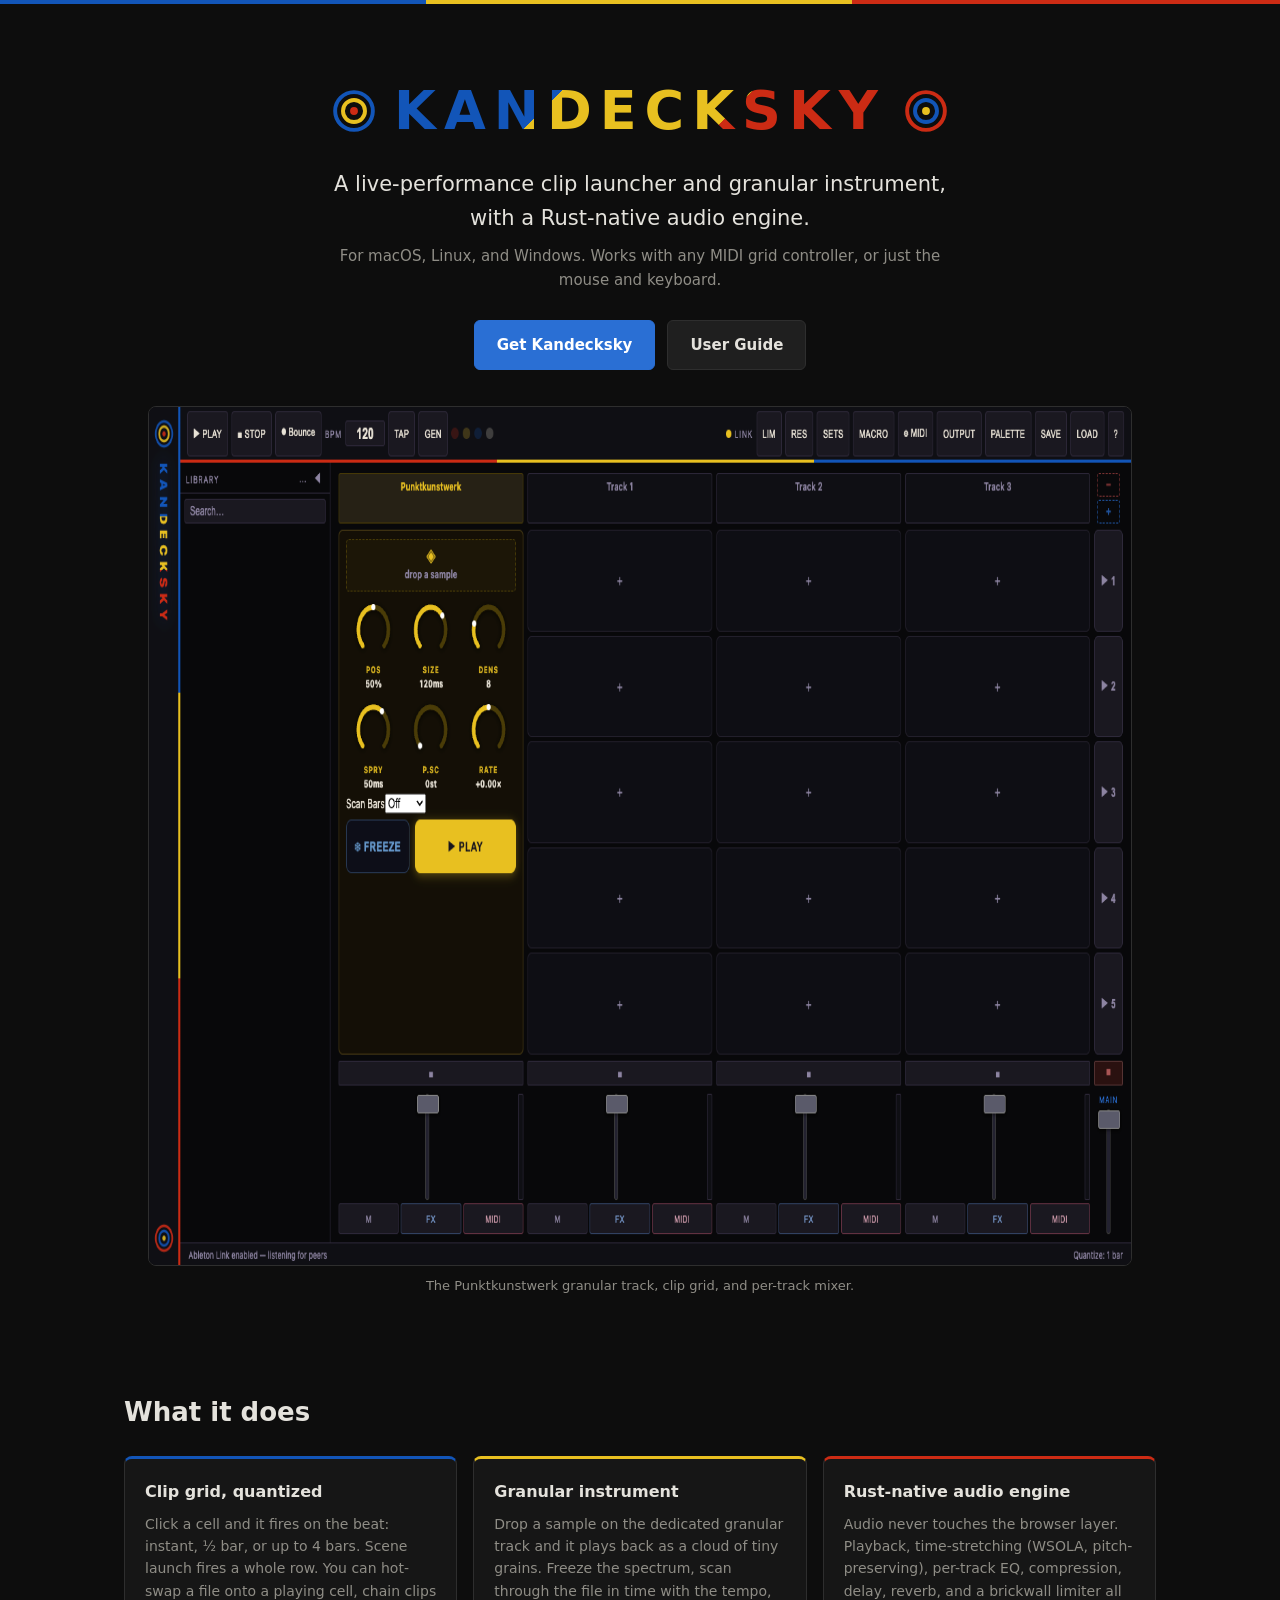
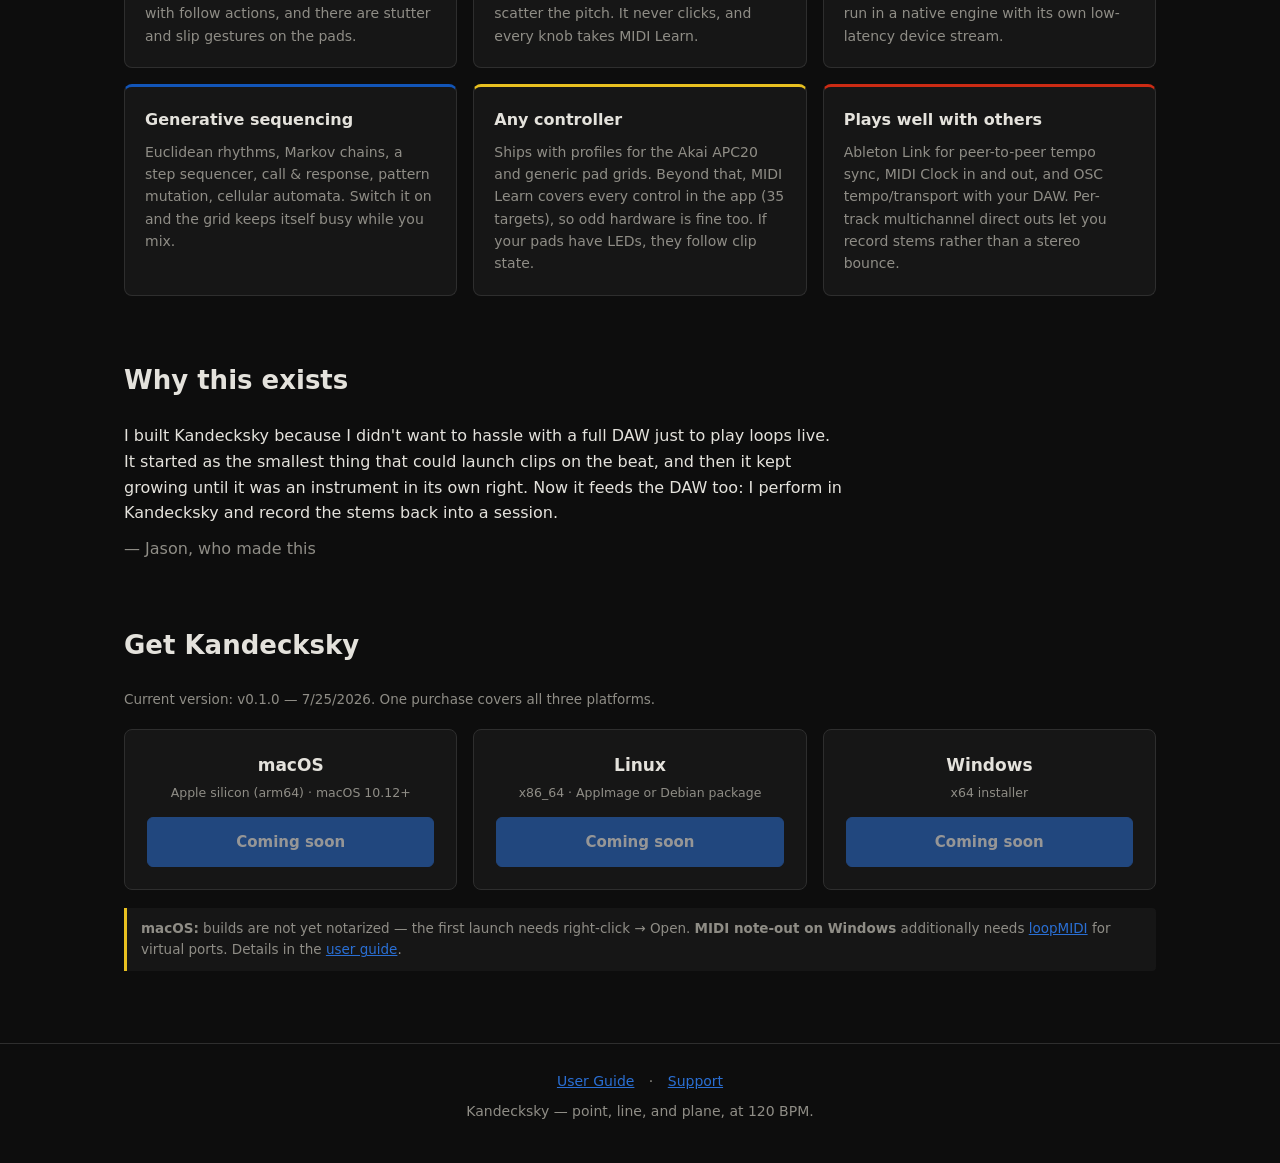
==== index.html @ 77a773a2 "Public site: promo page, user guide, gated download config Split out of the application repo, which " ====
<!DOCTYPE html>
<html lang="en">
<head>
  <meta charset="UTF-8">
  <meta name="viewport" content="width=device-width, initial-scale=1.0">
  <title>Kandecksky — live-performance clip launcher &amp; granular instrument</title>
  <meta name="description" content="A live-performance audio looper: clip grid, granular engine, generative sequencing, Ableton Link, and a Rust-native audio core. macOS, Linux, Windows.">
  <style>
    :root {
      --bg:      #0d0d0d;
      --bg2:     #161616;
      --bg3:     #1f1f1f;
      --border:  #2e2e2e;
      --text:    #e4e2dc;
      --muted:   #8f8d86;
      --k-blue:   #1255b8;
      --k-yellow: #e8c020;
      --k-red:    #cc2b14;
      --accent:   #2a6fd4;
    }
    * { box-sizing: border-box; margin: 0; padding: 0; }
    html { scroll-behavior: smooth; }
    body {
      font-family: system-ui, -apple-system, "Segoe UI", sans-serif;
      background: var(--bg);
      color: var(--text);
      line-height: 1.6;
    }
    a { color: var(--accent); }

    .tri-stripe {
      height: 4px;
      background: linear-gradient(to right,
        var(--k-blue) 0%, var(--k-blue) 33.3%,
        var(--k-yellow) 33.3%, var(--k-yellow) 66.6%,
        var(--k-red) 66.6%, var(--k-red) 100%);
    }

    header {
      max-width: 1080px;
      margin: 0 auto;
      padding: 64px 24px 40px;
      text-align: center;
    }
    .logo-row {
      display: flex;
      align-items: center;
      justify-content: center;
      gap: 18px;
      margin-bottom: 14px;
    }
    h1 {
      font-size: clamp(34px, 6vw, 54px);
      font-weight: 900;
      letter-spacing: 8px;
      text-transform: uppercase;
      background: linear-gradient(135deg,
        var(--k-blue) 0%, var(--k-blue) 33%,
        var(--k-yellow) 33%, var(--k-yellow) 66%,
        var(--k-red) 66%, var(--k-red) 100%);
      -webkit-background-clip: text;
      background-clip: text;
      -webkit-text-fill-color: transparent;
      color: transparent;
    }
    .tagline {
      font-size: clamp(16px, 2.4vw, 21px);
      color: var(--text);
      max-width: 640px;
      margin: 0 auto 8px;
    }
    .sub {
      color: var(--muted);
      max-width: 640px;
      margin: 0 auto 28px;
      font-size: 15px;
    }
    .cta-row {
      display: flex;
      gap: 12px;
      justify-content: center;
      flex-wrap: wrap;
    }
    .btn {
      display: inline-block;
      padding: 12px 22px;
      border-radius: 6px;
      font-weight: 700;
      font-size: 15px;
      text-decoration: none;
      border: 1px solid var(--border);
    }
    .btn.primary { background: var(--accent); color: #fff; border-color: var(--accent); }
    .btn.primary:hover { background: #3a7fe4; }
    .btn.ghost { background: var(--bg3); color: var(--text); }
    .btn.ghost:hover { border-color: var(--accent); }

    .shot {
      max-width: 1080px;
      margin: 36px auto 0;
      padding: 0 24px;
    }
    .shot img {
      width: 100%;
      border: 1px solid var(--border);
      border-radius: 8px;
      display: block;
    }
    .shot figcaption {
      color: var(--muted);
      font-size: 13px;
      text-align: center;
      padding-top: 10px;
    }

    section {
      max-width: 1080px;
      margin: 0 auto;
      padding: 56px 24px 8px;
    }
    h2 {
      font-size: 26px;
      font-weight: 800;
      margin-bottom: 22px;
    }
    .features {
      display: grid;
      grid-template-columns: repeat(auto-fit, minmax(300px, 1fr));
      gap: 16px;
    }
    .card {
      background: var(--bg2);
      border: 1px solid var(--border);
      border-radius: 8px;
      padding: 20px;
      border-top: 3px solid var(--k-blue);
    }
    .card:nth-child(3n+2) { border-top-color: var(--k-yellow); }
    .card:nth-child(3n)   { border-top-color: var(--k-red); }
    .card h3 { font-size: 16px; margin-bottom: 8px; }
    .card p { color: var(--muted); font-size: 14px; }

    .dl-grid {
      display: grid;
      grid-template-columns: repeat(auto-fit, minmax(260px, 1fr));
      gap: 16px;
    }
    .dl {
      background: var(--bg2);
      border: 1px solid var(--border);
      border-radius: 8px;
      padding: 22px;
      text-align: center;
    }
    .dl h3 { font-size: 17px; margin-bottom: 4px; }
    .dl .arch { color: var(--muted); font-size: 12.5px; margin-bottom: 14px; }
    .dl .btn { width: 100%; }
    .dl .alt { display: block; margin-top: 10px; font-size: 13px; }
    .dl-note {
      color: var(--muted);
      font-size: 13.5px;
      margin-top: 18px;
      border-left: 3px solid var(--k-yellow);
      background: var(--bg2);
      padding: 10px 14px;
      border-radius: 0 4px 4px 0;
    }
    #release-line { color: var(--muted); font-size: 13.5px; margin-bottom: 18px; }
    .dl .price {
      font-size: 22px;
      font-weight: 700;
      color: var(--text);
      margin-bottom: 12px;
    }
    .btn.disabled {
      opacity: 0.55;
      pointer-events: none;
    }

    footer {
      margin-top: 64px;
      border-top: 1px solid var(--border);
      padding: 26px 24px 40px;
      text-align: center;
      color: var(--muted);
      font-size: 14px;
    }
    footer a { margin: 0 10px; }
  </style>
</head>
<body>

<div class="tri-stripe"></div>

<header>
  <div class="logo-row">
    <svg width="44" height="44" viewBox="0 0 28 28" aria-hidden="true">
      <circle cx="14" cy="14" r="12" fill="none" stroke="#1255b8" stroke-width="2.5"/>
      <circle cx="14" cy="14" r="7"  fill="none" stroke="#e8c020" stroke-width="2.5"/>
      <circle cx="14" cy="14" r="2.5" fill="#cc2b14"/>
    </svg>
    <h1>Kandecksky</h1>
    <svg width="44" height="44" viewBox="0 0 28 28" aria-hidden="true">
      <circle cx="14" cy="14" r="12" fill="none" stroke="#cc2b14" stroke-width="2.5"/>
      <circle cx="14" cy="14" r="7"  fill="none" stroke="#1255b8" stroke-width="2.5"/>
      <circle cx="14" cy="14" r="2.5" fill="#e8c020"/>
    </svg>
  </div>
  <p class="tagline">A live-performance clip launcher and granular instrument,
    with a Rust-native audio engine.</p>
  <p class="sub">For macOS, Linux, and Windows. Works with any MIDI grid
    controller, or just the mouse and keyboard.</p>
  <div class="cta-row">
    <a class="btn primary" href="#downloads">Get Kandecksky</a>
    <a class="btn ghost" href="guide/">User Guide</a>
  </div>
  <figure class="shot">
    <img src="assets/screenshot.png" alt="Kandecksky main window: transport bar, granular track, clip grid, and mixer" width="1440" height="860">
    <figcaption>The Punktkunstwerk granular track, clip grid, and per-track mixer.</figcaption>
  </figure>
</header>

<section id="features">
  <h2>What it does</h2>
  <div class="features">
    <div class="card">
      <h3>Clip grid, quantized</h3>
      <p>Click a cell and it fires on the beat: instant, ½ bar, or up to
      4 bars. Scene launch fires a whole row. You can hot-swap a file onto a
      playing cell, chain clips with follow actions, and there are stutter
      and slip gestures on the pads.</p>
    </div>
    <div class="card">
      <h3>Granular instrument</h3>
      <p>Drop a sample on the dedicated granular track and it plays back as a
      cloud of tiny grains. Freeze the spectrum, scan through the file in
      time with the tempo, scatter the pitch. It never clicks, and every
      knob takes MIDI Learn.</p>
    </div>
    <div class="card">
      <h3>Rust-native audio engine</h3>
      <p>Audio never touches the browser layer. Playback, time-stretching
      (WSOLA, pitch-preserving), per-track EQ, compression, delay, reverb,
      and a brickwall limiter all run in a native engine with its own
      low-latency device stream.</p>
    </div>
    <div class="card">
      <h3>Generative sequencing</h3>
      <p>Euclidean rhythms, Markov chains, a step sequencer, call &amp;
      response, pattern mutation, cellular automata. Switch it on and the
      grid keeps itself busy while you mix.</p>
    </div>
    <div class="card">
      <h3>Any controller</h3>
      <p>Ships with profiles for the Akai APC20 and generic pad grids. Beyond
      that, MIDI Learn covers every control in the app (35 targets), so odd
      hardware is fine too. If your pads have LEDs, they follow clip
      state.</p>
    </div>
    <div class="card">
      <h3>Plays well with others</h3>
      <p>Ableton Link for peer-to-peer tempo sync, MIDI Clock in and out, and
      OSC tempo/transport with your DAW. Per-track multichannel direct outs
      let you record stems rather than a stereo bounce.</p>
    </div>
  </div>
</section>

<section id="why">
  <h2>Why this exists</h2>
  <p style="max-width:720px">
    I built Kandecksky because I didn't want to hassle with a full DAW just to
    play loops live. It started as the smallest thing that could launch clips
    on the beat, and then it kept growing until it was an instrument in its
    own right. Now it feeds the DAW too: I perform in Kandecksky and record
    the stems back into a session.
  </p>
  <p style="color:var(--muted); margin-top:10px">— Jason, who made this</p>
</section>

<section id="downloads">
  <h2>Get Kandecksky</h2>
  <p id="release-line">One purchase covers all three platforms.</p>
  <div class="dl-grid">
    <div class="dl">
      <h3>macOS</h3>
      <div class="arch">Apple silicon (arm64) · macOS 10.12+</div>
      <div class="price" data-price>—</div>
      <a class="btn primary" data-buy>Buy</a>
      <a class="alt" data-owned>Already bought? Downloads</a>
    </div>
    <div class="dl">
      <h3>Linux</h3>
      <div class="arch">x86_64 · AppImage or Debian package</div>
      <div class="price" data-price>—</div>
      <a class="btn primary" data-buy>Buy</a>
      <a class="alt" data-owned>Already bought? Downloads</a>
    </div>
    <div class="dl">
      <h3>Windows</h3>
      <div class="arch">x64 installer</div>
      <div class="price" data-price>—</div>
      <a class="btn primary" data-buy>Buy</a>
      <a class="alt" data-owned>Already bought? Downloads</a>
    </div>
  </div>
  <p class="dl-note">
    <strong>macOS:</strong> builds are not yet notarized — the first launch
    needs right-click&nbsp;→&nbsp;Open. <strong>MIDI note-out on Windows</strong>
    additionally needs <a href="https://www.tobias-erichsen.de/software/loopmidi.html">loopMIDI</a>
    for virtual ports. Details in the <a href="guide/">user guide</a>.
  </p>
</section>

<footer>
  <div>
    <a href="guide/">User Guide</a> ·
    <a href="mailto:jason.mehaffey@gmail.com">Support</a>
  </div>
  <div style="margin-top:8px">Kandecksky — point, line, and plane, at 120 BPM.</div>
</footer>

<script>
// ---------------------------------------------------------------------------
// Store configuration. The installers are not hosted here — the build repo is
// private, so its release assets are not publicly fetchable. Point `checkout`
// at the product page that sells and delivers them (Gumroad, Lemon Squeezy,
// Paddle, Stripe…), and `library` at wherever existing buyers re-download.
// Leave `checkout` null to keep the page in its pre-launch state.
// ---------------------------------------------------------------------------
const STORE = {
  checkout: null,      // e.g. 'https://differentjason.gumroad.com/l/kandecksky'
  library:  null,      // e.g. 'https://app.gumroad.com/library'
  price:    '$39',
};

(() => {
  const set = (sel, fn) => document.querySelectorAll(sel).forEach(fn);

  set('[data-price]', el => { el.textContent = STORE.price; });

  if (STORE.checkout) {
    set('[data-buy]', el => { el.href = STORE.checkout; });
  } else {
    set('[data-buy]', el => {
      el.classList.add('disabled');
      el.textContent = 'Coming soon';
      el.removeAttribute('href');
    });
    set('[data-price]', el => { el.textContent = ''; });
  }

  if (STORE.library) {
    set('[data-owned]', el => { el.href = STORE.library; });
  } else {
    set('[data-owned]', el => el.remove());
  }
})();

// Version line. The private build repo publishes release.json here on each
// tagged release, so this stays current without touching the page.
(async () => {
  const line = document.getElementById('release-line');
  try {
    const r = await fetch('release.json', { cache: 'no-cache' });
    if (!r.ok) throw new Error(r.status);
    const rel = await r.json();
    // Parse as a local date: bare 'YYYY-MM-DD' is treated as UTC midnight,
    // which renders a day early for anyone west of Greenwich.
    const when = new Date(rel.date + 'T00:00:00').toLocaleDateString();
    line.textContent =
      `Current version: ${rel.version} — ${when}. One purchase covers all three platforms.`;
  } catch (_) {
    // Keep the static copy already in the markup.
  }
})();
</script>

</body>
</html>
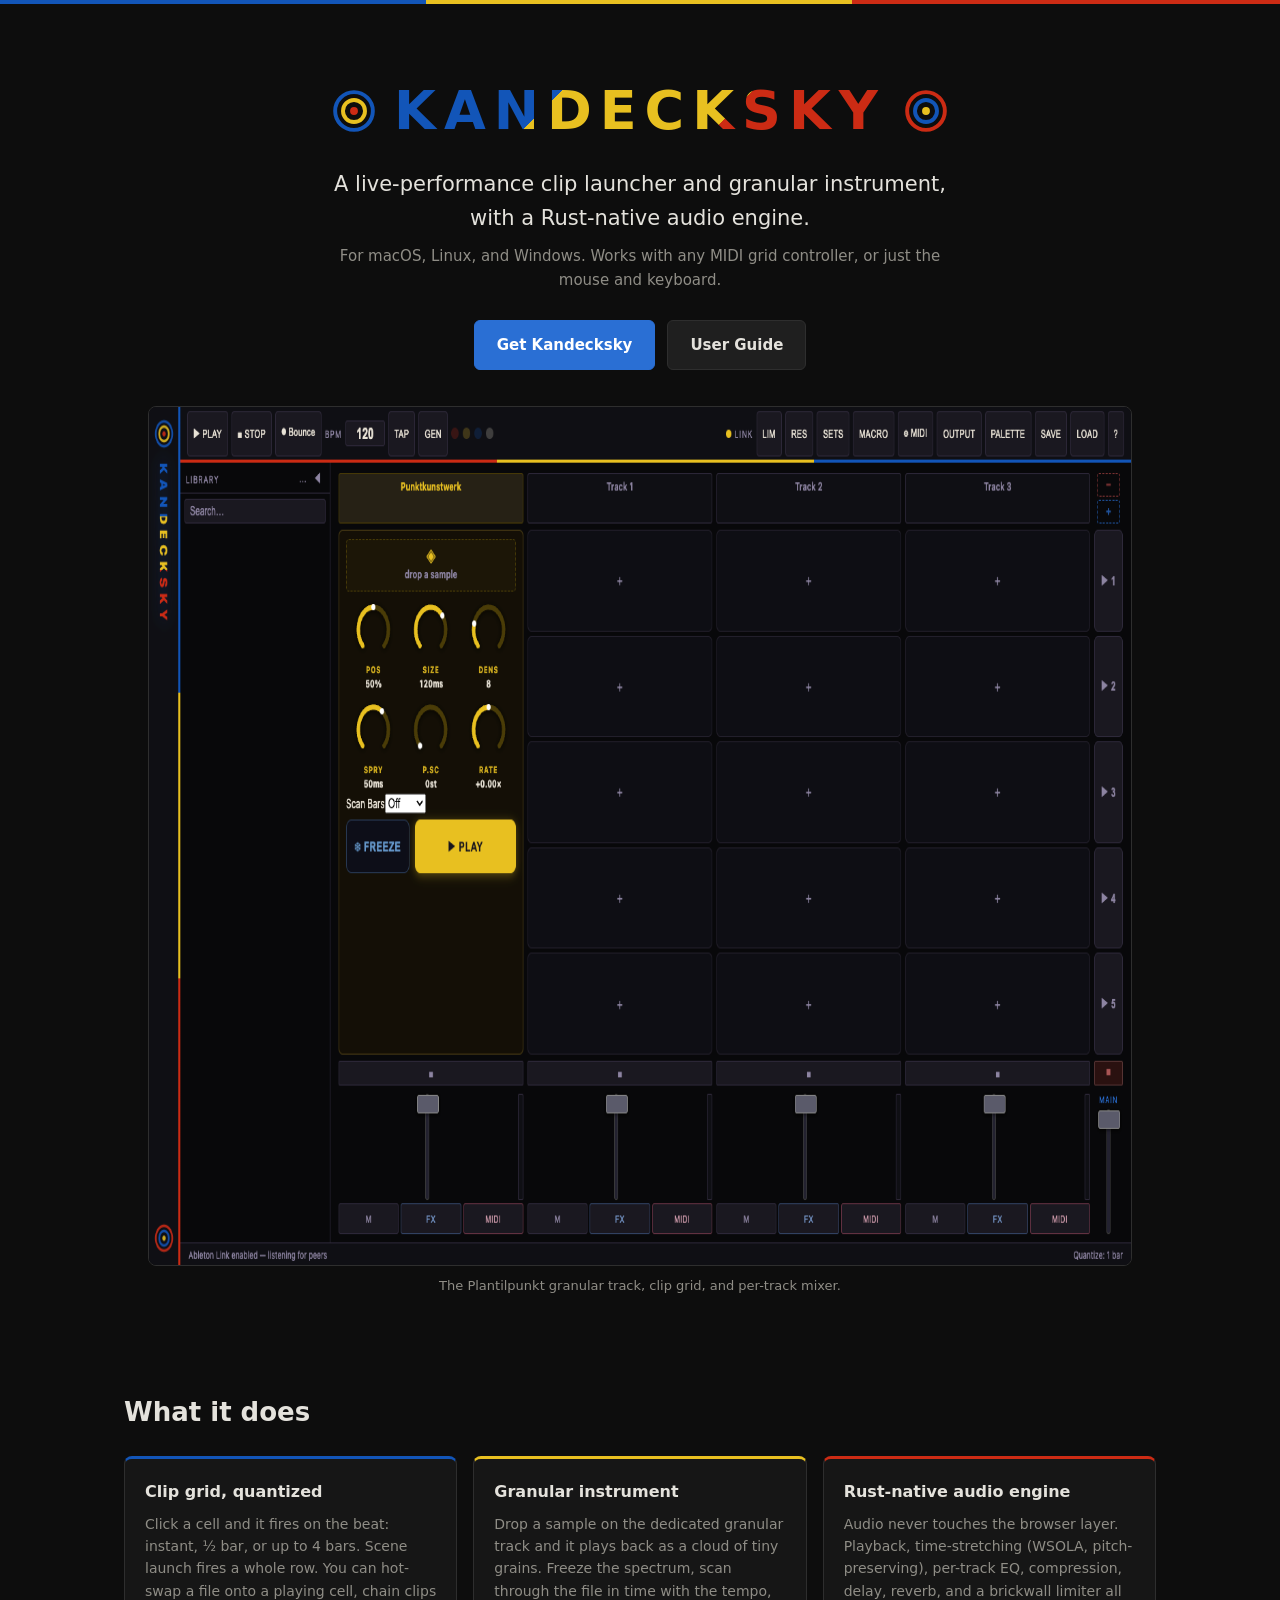
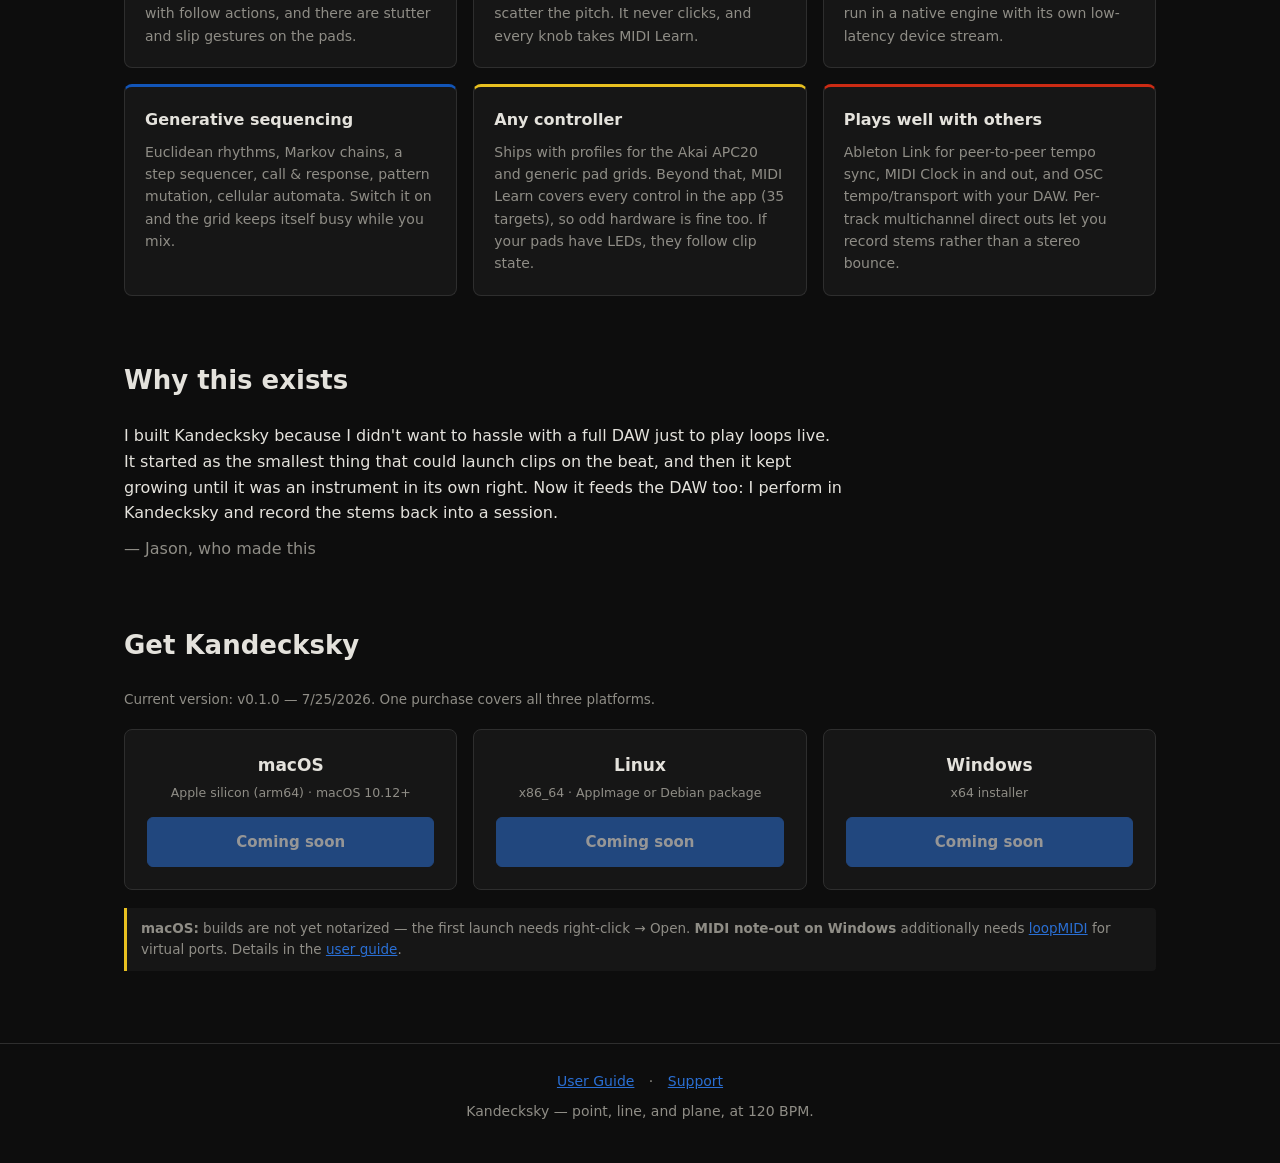
==== commit a28cddc9: "Rename granular track to Plantilpunkt Matches the app rename. Guide resynced from src/renderer/help/" ====
--- a/index.html
+++ b/index.html
@@ -5,6 +5,9 @@
   <meta name="viewport" content="width=device-width, initial-scale=1.0">
   <title>Kandecksky — live-performance clip launcher &amp; granular instrument</title>
   <meta name="description" content="A live-performance audio looper: clip grid, granular engine, generative sequencing, Ableton Link, and a Rust-native audio core. macOS, Linux, Windows.">
+  <link rel="icon" href="favicon.svg" type="image/svg+xml">
+  <link rel="icon" href="favicon-32.png" sizes="32x32" type="image/png">
+  <link rel="apple-touch-icon" href="apple-touch-icon.png">
   <style>
     :root {
       --bg:      #0d0d0d;
@@ -216,7 +219,7 @@
   </div>
   <figure class="shot">
     <img src="assets/screenshot.png" alt="Kandecksky main window: transport bar, granular track, clip grid, and mixer" width="1440" height="860">
-    <figcaption>The Punktkunstwerk granular track, clip grid, and per-track mixer.</figcaption>
+    <figcaption>The Plantilpunkt granular track, clip grid, and per-track mixer.</figcaption>
   </figure>
 </header>
 
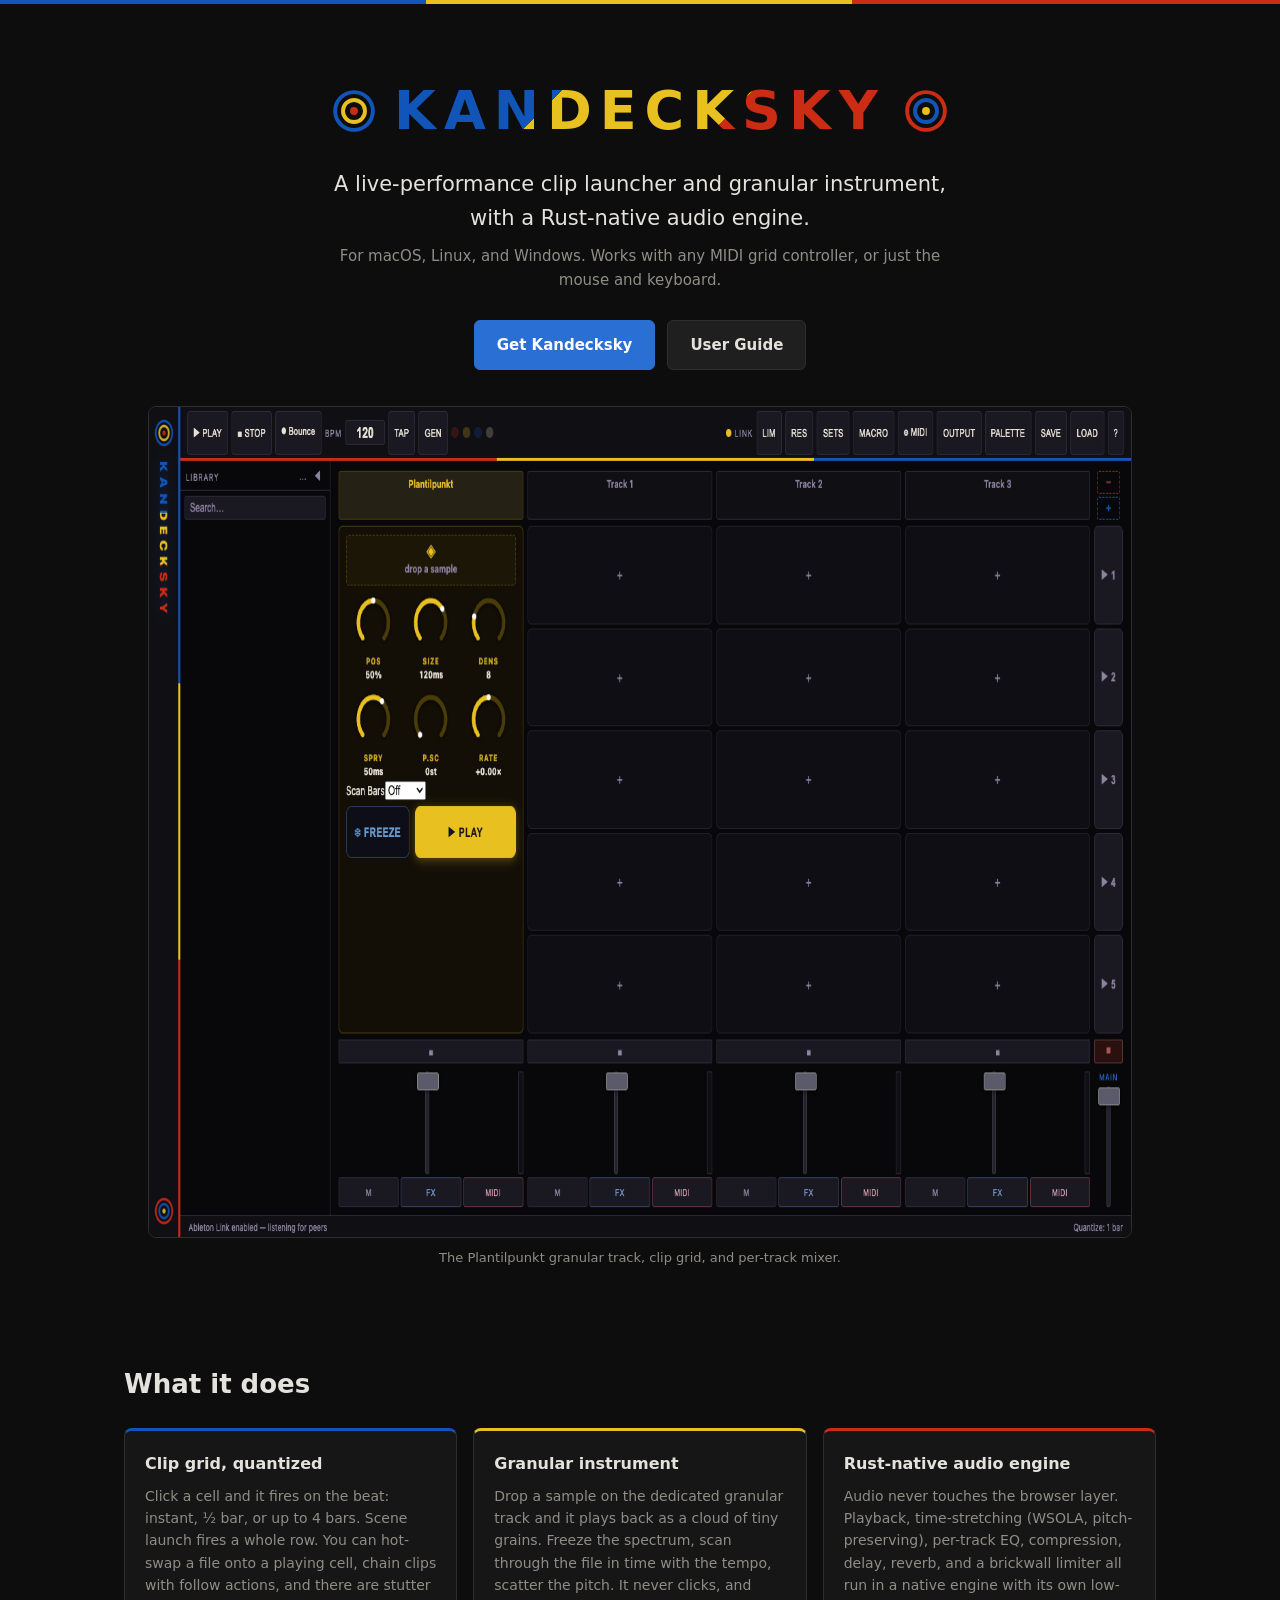
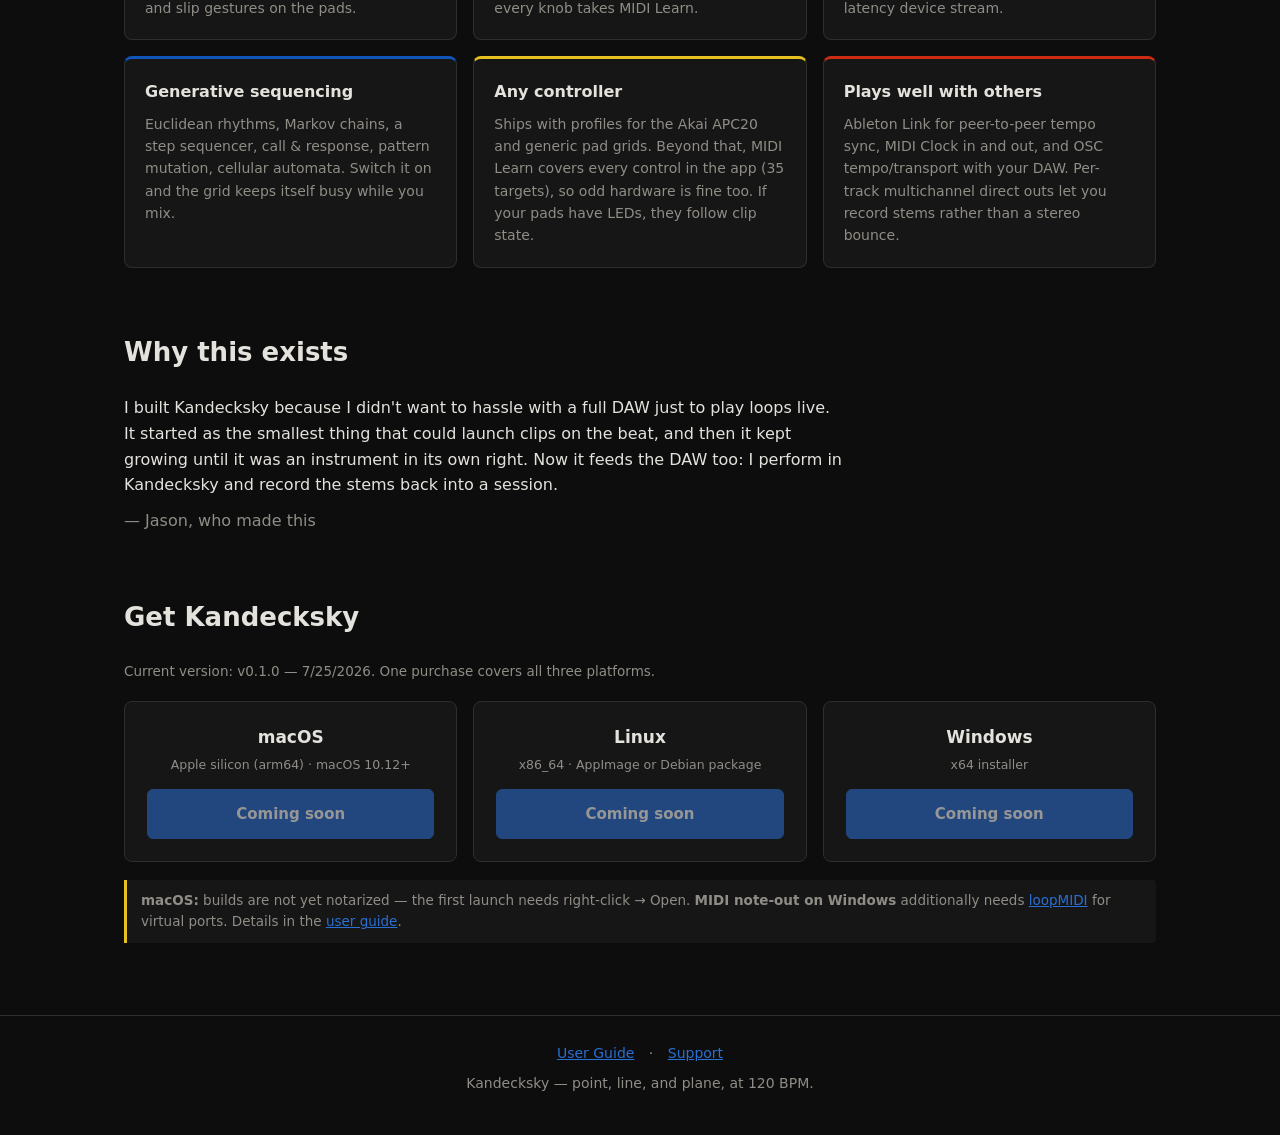
==== commit 729a4767: "Refresh screenshot for the Plantilpunkt rename Captured from a current build at UI zoom 1.0, so the " ====
--- a/index.html
+++ b/index.html
@@ -218,7 +218,7 @@
     <a class="btn ghost" href="guide/">User Guide</a>
   </div>
   <figure class="shot">
-    <img src="assets/screenshot.png" alt="Kandecksky main window: transport bar, granular track, clip grid, and mixer" width="1440" height="860">
+    <img src="assets/screenshot.png" alt="Kandecksky main window: transport bar, granular track, clip grid, and mixer" width="1440" height="832">
     <figcaption>The Plantilpunkt granular track, clip grid, and per-track mixer.</figcaption>
   </figure>
 </header>
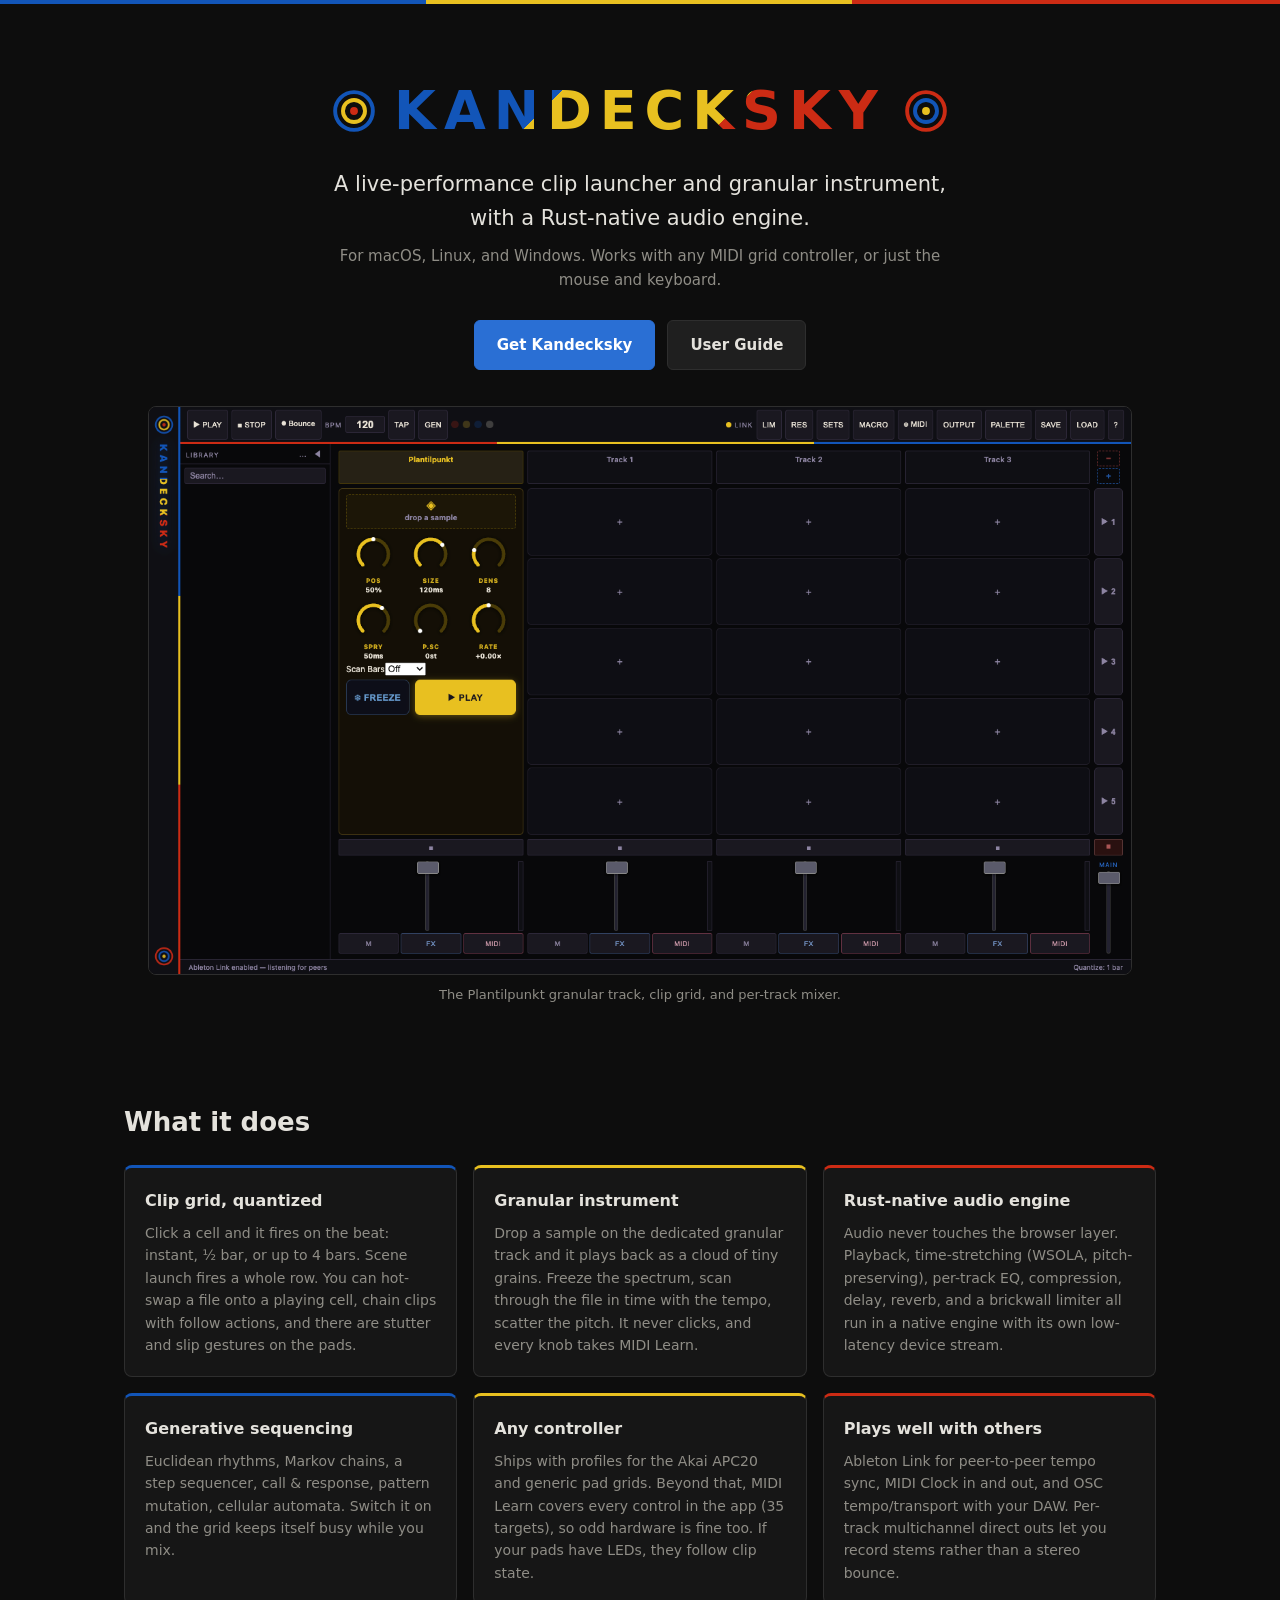
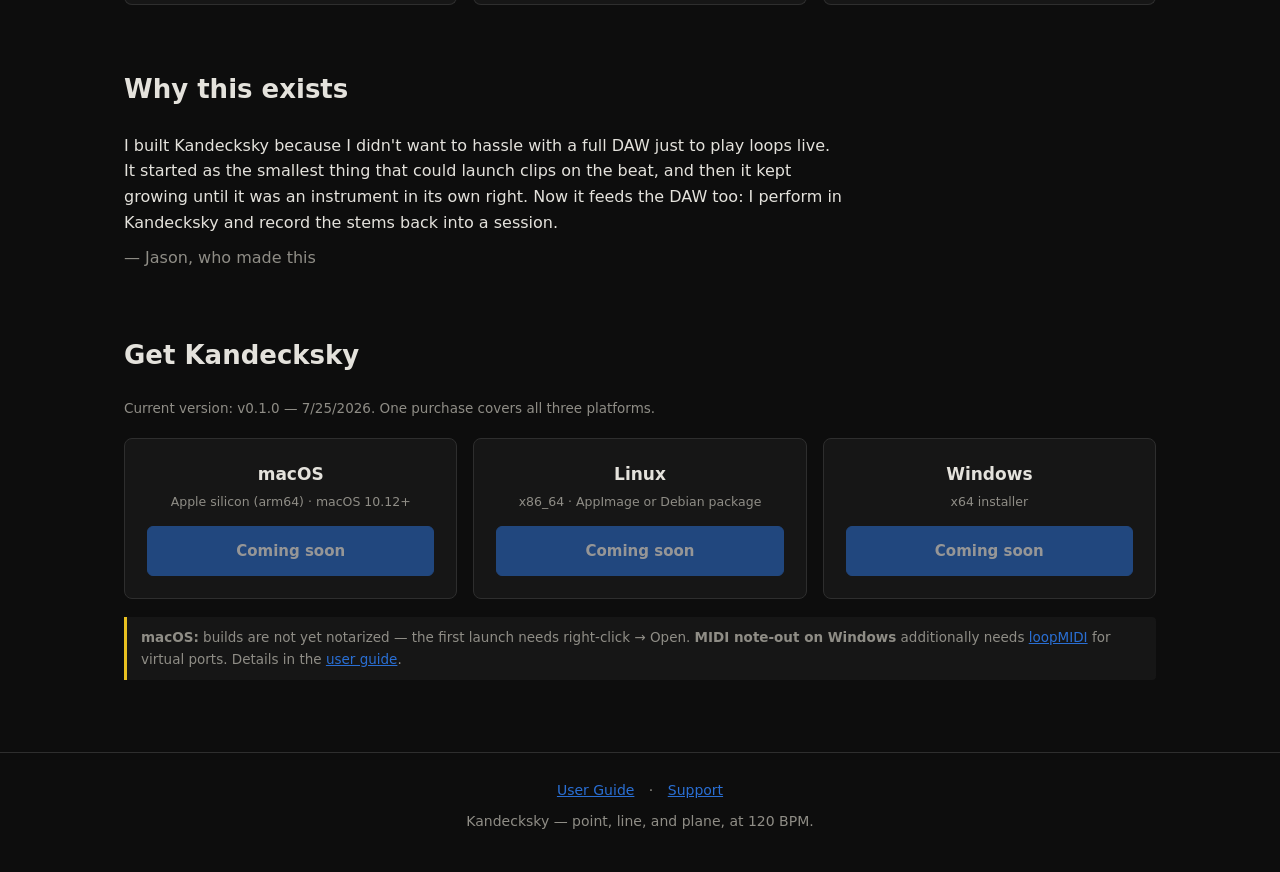
==== commit 177aec40: "Genericize store config in public README/site Drop vendor-specific example URLs and field-by-field w" ====
--- a/index.html
+++ b/index.html
@@ -218,7 +218,7 @@
     <a class="btn ghost" href="guide/">User Guide</a>
   </div>
   <figure class="shot">
-    <img src="assets/screenshot.png" alt="Kandecksky main window: transport bar, granular track, clip grid, and mixer" width="1440" height="832">
+    <img src="assets/screenshot.png" alt="Kandecksky main window: transport bar, granular track, clip grid, and mixer" width="1440" />
     <figcaption>The Plantilpunkt granular track, clip grid, and per-track mixer.</figcaption>
   </figure>
 </header>
@@ -325,15 +325,12 @@
 
 <script>
 // ---------------------------------------------------------------------------
-// Store configuration. The installers are not hosted here — the build repo is
-// private, so its release assets are not publicly fetchable. Point `checkout`
-// at the product page that sells and delivers them (Gumroad, Lemon Squeezy,
-// Paddle, Stripe…), and `library` at wherever existing buyers re-download.
-// Leave `checkout` null to keep the page in its pre-launch state.
+// Store configuration. Leave `checkout` null to keep the page in its
+// pre-launch state.
 // ---------------------------------------------------------------------------
 const STORE = {
-  checkout: null,      // e.g. 'https://differentjason.gumroad.com/l/kandecksky'
-  library:  null,      // e.g. 'https://app.gumroad.com/library'
+  checkout: null,
+  library:  null,
   price:    '$39',
 };
 
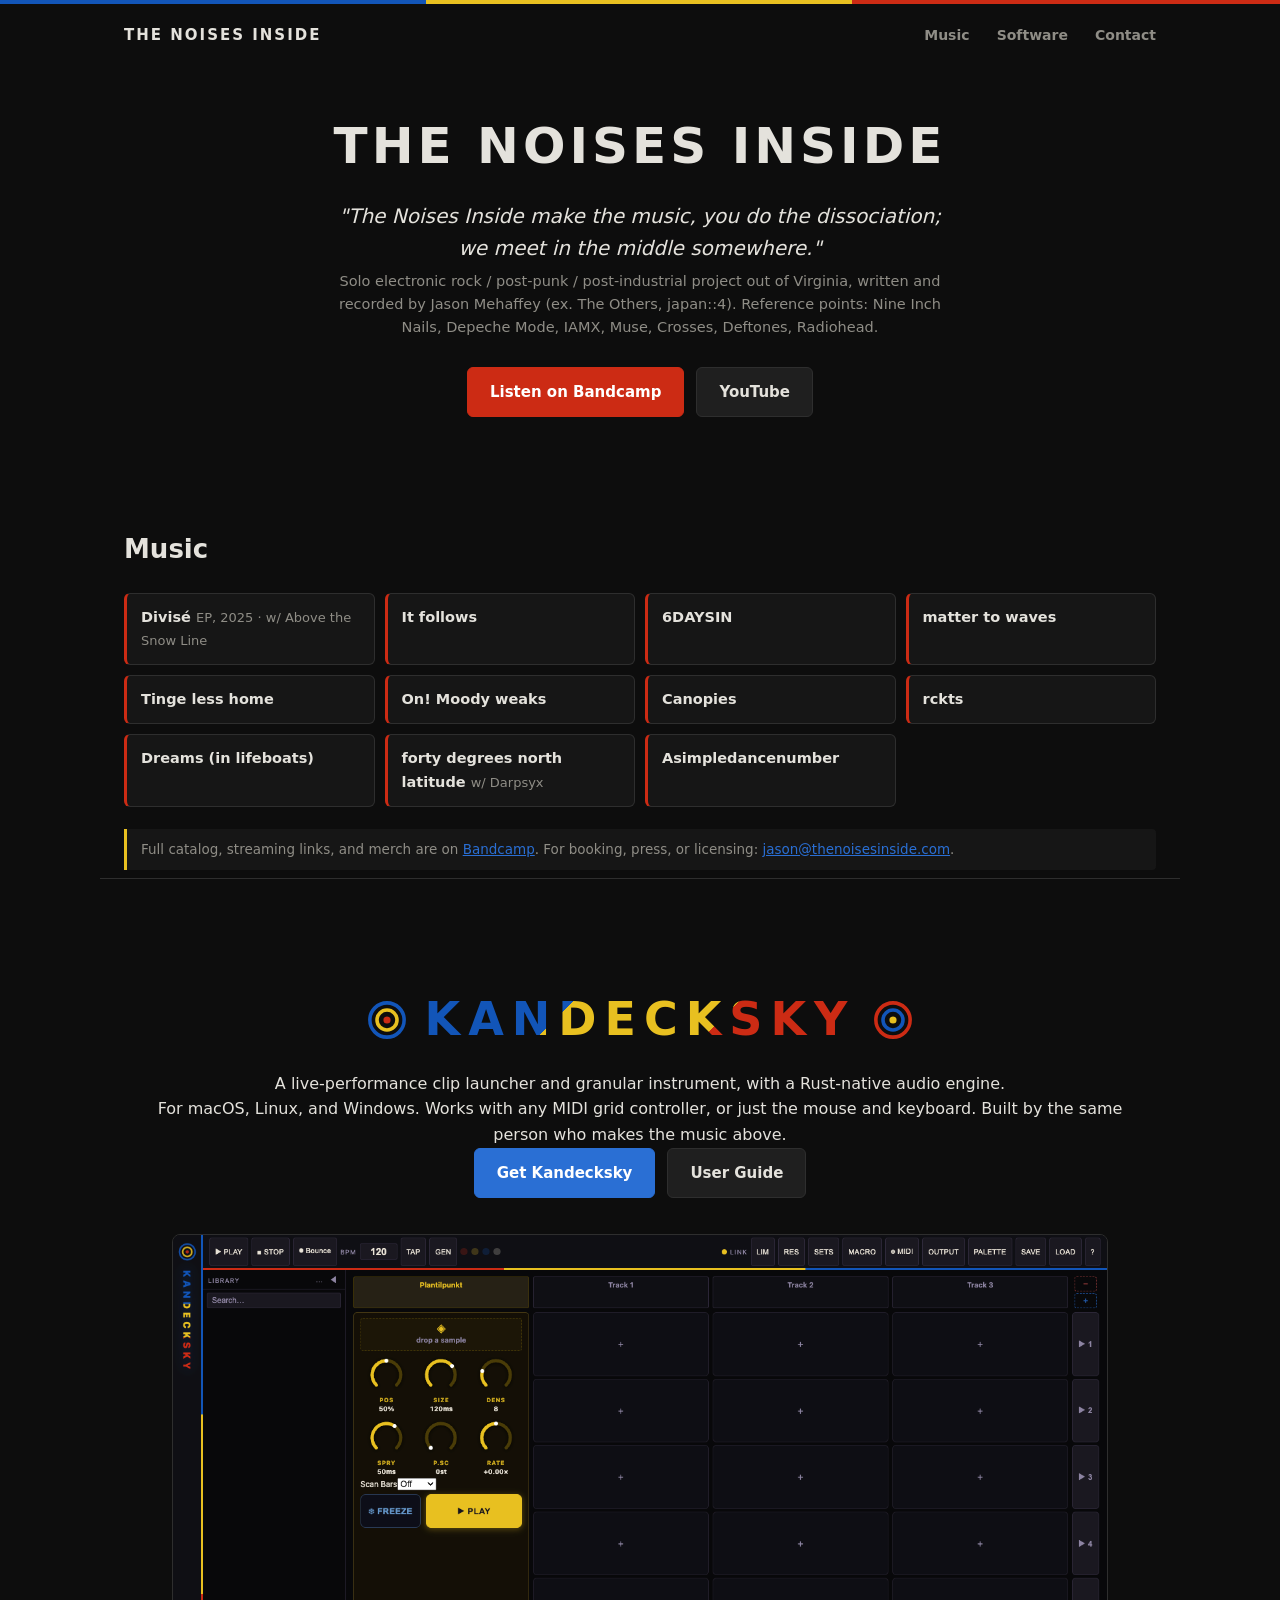
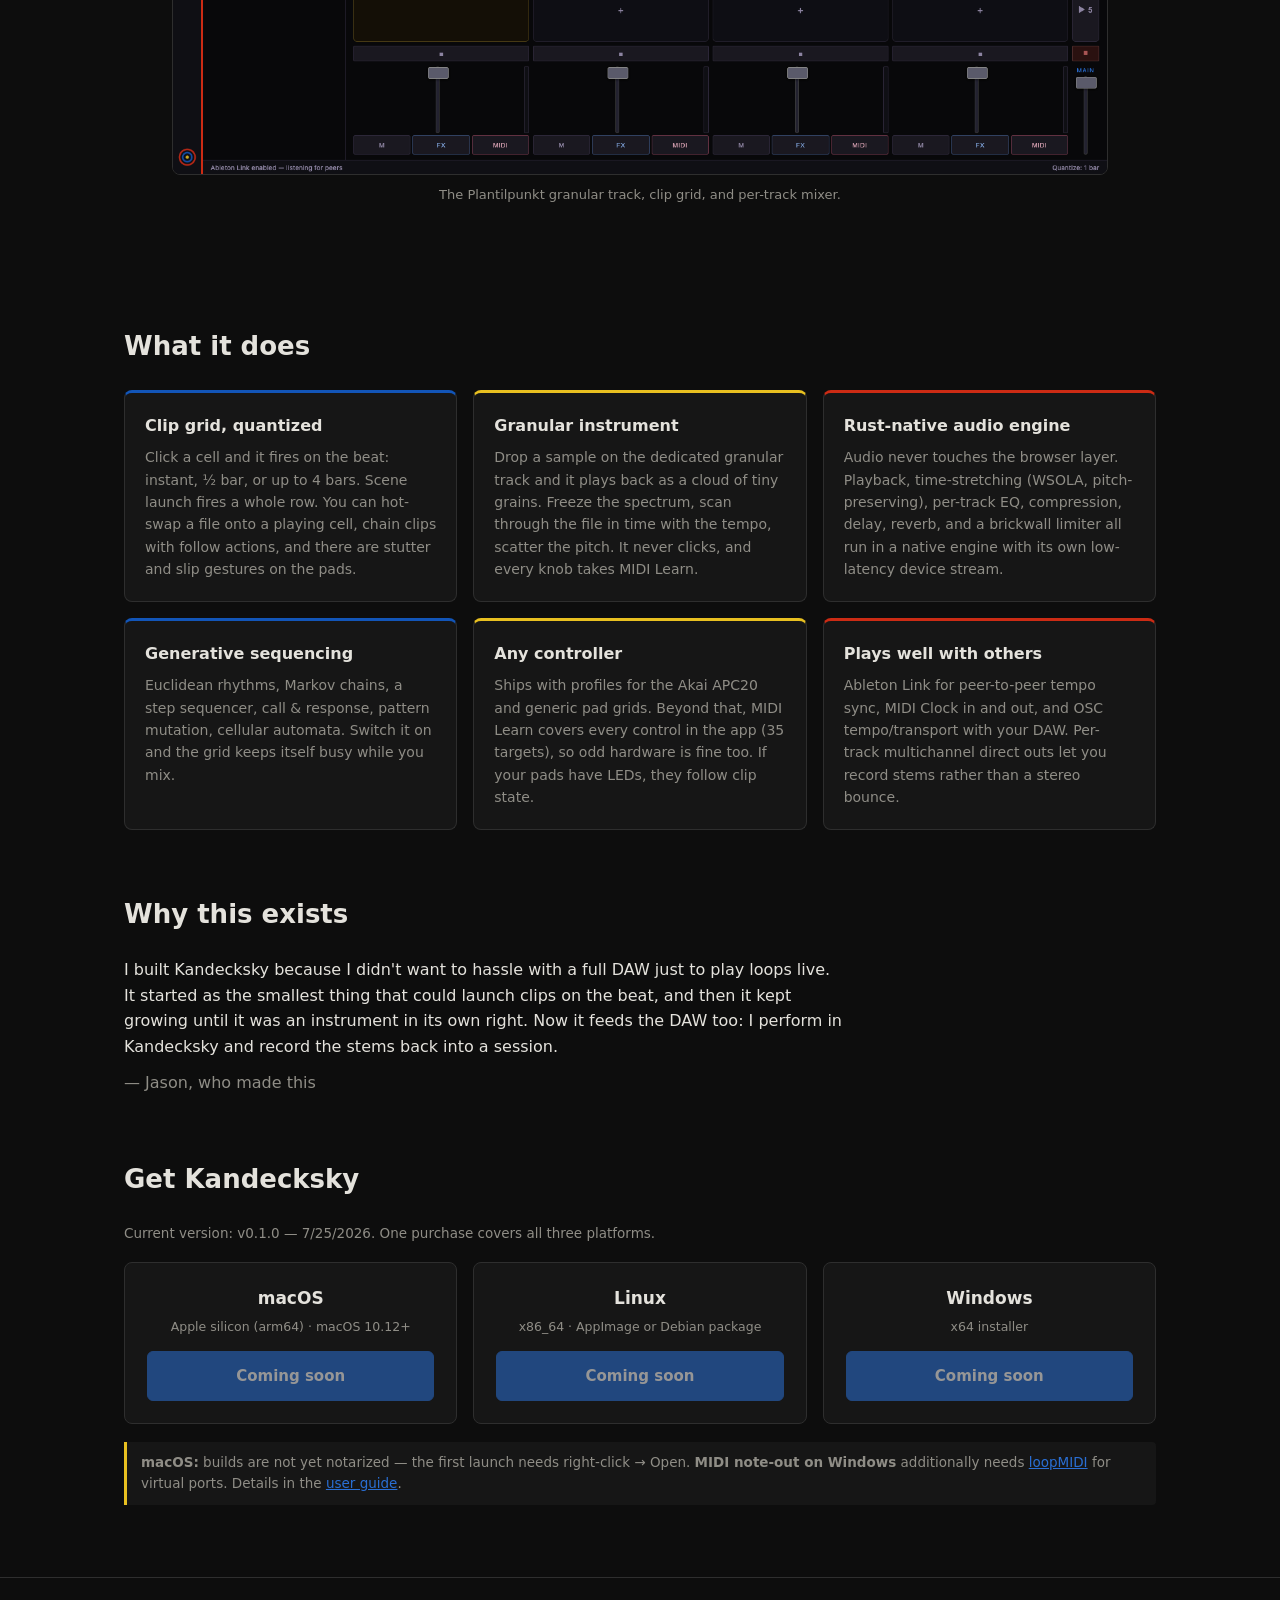
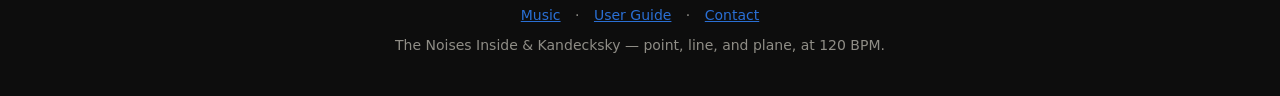
==== commit 35cb5ffb: "Combine band and software site under thenoisesinside.art Merge The Noises Inside (music) content wit" ====
--- a/index.html
+++ b/index.html
@@ -3,8 +3,8 @@
 <head>
   <meta charset="UTF-8">
   <meta name="viewport" content="width=device-width, initial-scale=1.0">
-  <title>Kandecksky — live-performance clip launcher &amp; granular instrument</title>
-  <meta name="description" content="A live-performance audio looper: clip grid, granular engine, generative sequencing, Ableton Link, and a Rust-native audio core. macOS, Linux, Windows.">
+  <title>The Noises Inside — music &amp; Kandecksky software</title>
+  <meta name="description" content="The Noises Inside: solo electronic rock / post-punk / post-industrial project by Jason Mehaffey. Also home of Kandecksky, a live-performance clip launcher and granular instrument.">
   <link rel="icon" href="favicon.svg" type="image/svg+xml">
   <link rel="icon" href="favicon-32.png" sizes="32x32" type="image/png">
   <link rel="apple-touch-icon" href="apple-touch-icon.png">
@@ -20,6 +20,7 @@
       --k-yellow: #e8c020;
       --k-red:    #cc2b14;
       --accent:   #2a6fd4;
+      --tni-accent: #cc2b14;
     }
     * { box-sizing: border-box; margin: 0; padding: 0; }
     html { scroll-behavior: smooth; }
@@ -39,12 +40,81 @@
         var(--k-red) 66.6%, var(--k-red) 100%);
     }
 
+    .topnav {
+      max-width: 1080px;
+      margin: 0 auto;
+      padding: 18px 24px;
+      display: flex;
+      align-items: center;
+      justify-content: space-between;
+      flex-wrap: wrap;
+      gap: 12px;
+    }
+    .topnav .brand {
+      font-weight: 800;
+      letter-spacing: 2px;
+      text-transform: uppercase;
+      font-size: 15px;
+      color: var(--text);
+      text-decoration: none;
+    }
+    .topnav .links a {
+      color: var(--muted);
+      text-decoration: none;
+      font-size: 14px;
+      font-weight: 600;
+      margin-left: 22px;
+    }
+    .topnav .links a:hover { color: var(--text); }
+
     header {
       max-width: 1080px;
       margin: 0 auto;
-      padding: 64px 24px 40px;
+      padding: 40px 24px 56px;
       text-align: center;
     }
+    header.band-hero h1 {
+      font-size: clamp(30px, 6vw, 50px);
+      font-weight: 900;
+      letter-spacing: 4px;
+      text-transform: uppercase;
+      color: var(--text);
+    }
+    .band-hero .tagline {
+      font-size: clamp(16px, 2.2vw, 20px);
+      color: var(--text);
+      max-width: 620px;
+      margin: 14px auto 6px;
+      font-style: italic;
+    }
+    .band-hero .sub {
+      color: var(--muted);
+      max-width: 640px;
+      margin: 0 auto 28px;
+      font-size: 14.5px;
+    }
+    .cta-row {
+      display: flex;
+      gap: 12px;
+      justify-content: center;
+      flex-wrap: wrap;
+    }
+    .btn {
+      display: inline-block;
+      padding: 12px 22px;
+      border-radius: 6px;
+      font-weight: 700;
+      font-size: 15px;
+      text-decoration: none;
+      border: 1px solid var(--border);
+    }
+    .btn.primary { background: var(--accent); color: #fff; border-color: var(--accent); }
+    .btn.primary:hover { background: #3a7fe4; }
+    .btn.ghost { background: var(--bg3); color: var(--text); }
+    .btn.ghost:hover { border-color: var(--accent); }
+    .btn.tni { background: var(--tni-accent); color: #fff; border-color: var(--tni-accent); }
+    .btn.tni:hover { background: #e0341a; }
+
     .logo-row {
       display: flex;
       align-items: center;
@@ -52,8 +122,8 @@
       gap: 18px;
       margin-bottom: 14px;
     }
-    h1 {
-      font-size: clamp(34px, 6vw, 54px);
+    header.k-hero h1 {
+      font-size: clamp(30px, 5.4vw, 46px);
       font-weight: 900;
       letter-spacing: 8px;
       text-transform: uppercase;
@@ -66,37 +136,6 @@
       -webkit-text-fill-color: transparent;
       color: transparent;
     }
-    .tagline {
-      font-size: clamp(16px, 2.4vw, 21px);
-      color: var(--text);
-      max-width: 640px;
-      margin: 0 auto 8px;
-    }
-    .sub {
-      color: var(--muted);
-      max-width: 640px;
-      margin: 0 auto 28px;
-      font-size: 15px;
-    }
-    .cta-row {
-      display: flex;
-      gap: 12px;
-      justify-content: center;
-      flex-wrap: wrap;
-    }
-    .btn {
-      display: inline-block;
-      padding: 12px 22px;
-      border-radius: 6px;
-      font-weight: 700;
-      font-size: 15px;
-      text-decoration: none;
-      border: 1px solid var(--border);
-    }
-    .btn.primary { background: var(--accent); color: #fff; border-color: var(--accent); }
-    .btn.primary:hover { background: #3a7fe4; }
-    .btn.ghost { background: var(--bg3); color: var(--text); }
-    .btn.ghost:hover { border-color: var(--accent); }
 
     .shot {
       max-width: 1080px;
@@ -120,6 +159,10 @@
       max-width: 1080px;
       margin: 0 auto;
       padding: 56px 24px 8px;
+    }
+    section.divider {
+      border-top: 1px solid var(--border);
+      padding-top: 64px;
     }
     h2 {
       font-size: 26px;
@@ -142,6 +185,27 @@
     .card:nth-child(3n)   { border-top-color: var(--k-red); }
     .card h3 { font-size: 16px; margin-bottom: 8px; }
     .card p { color: var(--muted); font-size: 14px; }
+
+    .discog {
+      display: grid;
+      grid-template-columns: repeat(auto-fit, minmax(220px, 1fr));
+      gap: 10px;
+      margin-top: 8px;
+    }
+    .discog a {
+      display: block;
+      background: var(--bg2);
+      border: 1px solid var(--border);
+      border-left: 3px solid var(--tni-accent);
+      border-radius: 6px;
+      padding: 12px 14px;
+      color: var(--text);
+      text-decoration: none;
+      font-size: 14.5px;
+      font-weight: 600;
+    }
+    .discog a:hover { border-color: var(--tni-accent); background: var(--bg3); }
+    .discog .year { color: var(--muted); font-weight: 400; font-size: 13px; }
 
     .dl-grid {
       display: grid;
@@ -195,33 +259,79 @@
 
 <div class="tri-stripe"></div>
 
-<header>
-  <div class="logo-row">
-    <svg width="44" height="44" viewBox="0 0 28 28" aria-hidden="true">
-      <circle cx="14" cy="14" r="12" fill="none" stroke="#1255b8" stroke-width="2.5"/>
-      <circle cx="14" cy="14" r="7"  fill="none" stroke="#e8c020" stroke-width="2.5"/>
-      <circle cx="14" cy="14" r="2.5" fill="#cc2b14"/>
-    </svg>
-    <h1>Kandecksky</h1>
-    <svg width="44" height="44" viewBox="0 0 28 28" aria-hidden="true">
-      <circle cx="14" cy="14" r="12" fill="none" stroke="#cc2b14" stroke-width="2.5"/>
-      <circle cx="14" cy="14" r="7"  fill="none" stroke="#1255b8" stroke-width="2.5"/>
-      <circle cx="14" cy="14" r="2.5" fill="#e8c020"/>
-    </svg>
-  </div>
-  <p class="tagline">A live-performance clip launcher and granular instrument,
-    with a Rust-native audio engine.</p>
-  <p class="sub">For macOS, Linux, and Windows. Works with any MIDI grid
-    controller, or just the mouse and keyboard.</p>
+<nav class="topnav">
+  <a class="brand" href="#home">The Noises Inside</a>
+  <div class="links">
+    <a href="#music">Music</a>
+    <a href="#kandecksky">Software</a>
+    <a href="mailto:jason@thenoisesinside.com">Contact</a>
+  </div>
+</nav>
+
+<header class="band-hero" id="home">
+  <h1>The Noises Inside</h1>
+  <p class="tagline">"The Noises Inside make the music, you do the dissociation; we meet in the middle somewhere."</p>
+  <p class="sub">Solo electronic rock / post-punk / post-industrial project out of Virginia, written and
+    recorded by Jason Mehaffey (ex. The Others, japan::4). Reference points: Nine Inch Nails, Depeche
+    Mode, IAMX, Muse, Crosses, Deftones, Radiohead.</p>
   <div class="cta-row">
-    <a class="btn primary" href="#downloads">Get Kandecksky</a>
-    <a class="btn ghost" href="guide/">User Guide</a>
-  </div>
-  <figure class="shot">
-    <img src="assets/screenshot.png" alt="Kandecksky main window: transport bar, granular track, clip grid, and mixer" width="1440" />
-    <figcaption>The Plantilpunkt granular track, clip grid, and per-track mixer.</figcaption>
-  </figure>
+    <a class="btn tni" href="https://thenoisesinside.bandcamp.com" target="_blank" rel="noopener">Listen on Bandcamp</a>
+    <a class="btn ghost" href="https://youtube.com/@thenoisesinside" target="_blank" rel="noopener">YouTube</a>
+  </div>
 </header>
+
+<section id="music">
+  <h2>Music</h2>
+  <div class="discog">
+    <a href="https://abovethesnowline.bandcamp.com/album/divis-ep" target="_blank" rel="noopener">Divisé <span class="year">EP, 2025 · w/ Above the Snow Line</span></a>
+    <a href="https://thenoisesinside.bandcamp.com/album/it-follows" target="_blank" rel="noopener">It follows</a>
+    <a href="https://thenoisesinside.bandcamp.com/album/6daysin" target="_blank" rel="noopener">6DAYSIN</a>
+    <a href="https://thenoisesinside.bandcamp.com/album/matter-to-waves" target="_blank" rel="noopener">matter to waves</a>
+    <a href="https://thenoisesinside.bandcamp.com/album/tinge-less-home" target="_blank" rel="noopener">Tinge less home</a>
+    <a href="https://thenoisesinside.bandcamp.com/album/on-moody-weaks" target="_blank" rel="noopener">On! Moody weaks</a>
+    <a href="https://thenoisesinside.bandcamp.com/track/canopies" target="_blank" rel="noopener">Canopies</a>
+    <a href="https://thenoisesinside.bandcamp.com/track/rckts" target="_blank" rel="noopener">rckts</a>
+    <a href="https://thenoisesinside.bandcamp.com/track/dreams-in-lifeboats" target="_blank" rel="noopener">Dreams (in lifeboats)</a>
+    <a href="https://thenoisesinside.bandcamp.com/track/forty-degrees-north-latitude" target="_blank" rel="noopener">forty degrees north latitude <span class="year">w/ Darpsyx</span></a>
+    <a href="https://thenoisesinside.bandcamp.com/track/asimpledancenumber" target="_blank" rel="noopener">Asimpledancenumber</a>
+  </div>
+  <p class="dl-note" style="margin-top:22px">
+    Full catalog, streaming links, and merch are on
+    <a href="https://thenoisesinside.bandcamp.com" target="_blank" rel="noopener">Bandcamp</a>.
+    For booking, press, or licensing: <a href="mailto:jason@thenoisesinside.com">jason@thenoisesinside.com</a>.
+  </p>
+</section>
+
+<section class="divider" id="kandecksky">
+  <header class="k-hero">
+    <div class="logo-row">
+      <svg width="40" height="40" viewBox="0 0 28 28" aria-hidden="true">
+        <circle cx="14" cy="14" r="12" fill="none" stroke="#1255b8" stroke-width="2.5"/>
+        <circle cx="14" cy="14" r="7"  fill="none" stroke="#e8c020" stroke-width="2.5"/>
+        <circle cx="14" cy="14" r="2.5" fill="#cc2b14"/>
+      </svg>
+      <h1>Kandecksky</h1>
+      <svg width="40" height="40" viewBox="0 0 28 28" aria-hidden="true">
+        <circle cx="14" cy="14" r="12" fill="none" stroke="#cc2b14" stroke-width="2.5"/>
+        <circle cx="14" cy="14" r="7"  fill="none" stroke="#1255b8" stroke-width="2.5"/>
+        <circle cx="14" cy="14" r="2.5" fill="#e8c020"/>
+      </svg>
+    </div>
+    <p class="tagline">A live-performance clip launcher and granular instrument,
+      with a Rust-native audio engine.</p>
+    <p class="sub">For macOS, Linux, and Windows. Works with any MIDI grid
+      controller, or just the mouse and keyboard. Built by the same person who
+      makes the music above.</p>
+    <div class="cta-row">
+      <a class="btn primary" href="#downloads">Get Kandecksky</a>
+      <a class="btn ghost" href="guide/">User Guide</a>
+    </div>
+    <figure class="shot">
+      <img src="assets/screenshot.png" alt="Kandecksky main window: transport bar, granular track, clip grid, and mixer" width="1440" />
+      <figcaption>The Plantilpunkt granular track, clip grid, and per-track mixer.</figcaption>
+    </figure>
+  </header>
+</section>
 
 <section id="features">
   <h2>What it does</h2>
@@ -317,10 +427,11 @@
 
 <footer>
   <div>
+    <a href="#music">Music</a> ·
     <a href="guide/">User Guide</a> ·
-    <a href="mailto:jason.mehaffey@gmail.com">Support</a>
-  </div>
-  <div style="margin-top:8px">Kandecksky — point, line, and plane, at 120 BPM.</div>
+    <a href="mailto:jason@thenoisesinside.com">Contact</a>
+  </div>
+  <div style="margin-top:8px">The Noises Inside &amp; Kandecksky — point, line, and plane, at 120 BPM.</div>
 </footer>
 
 <script>
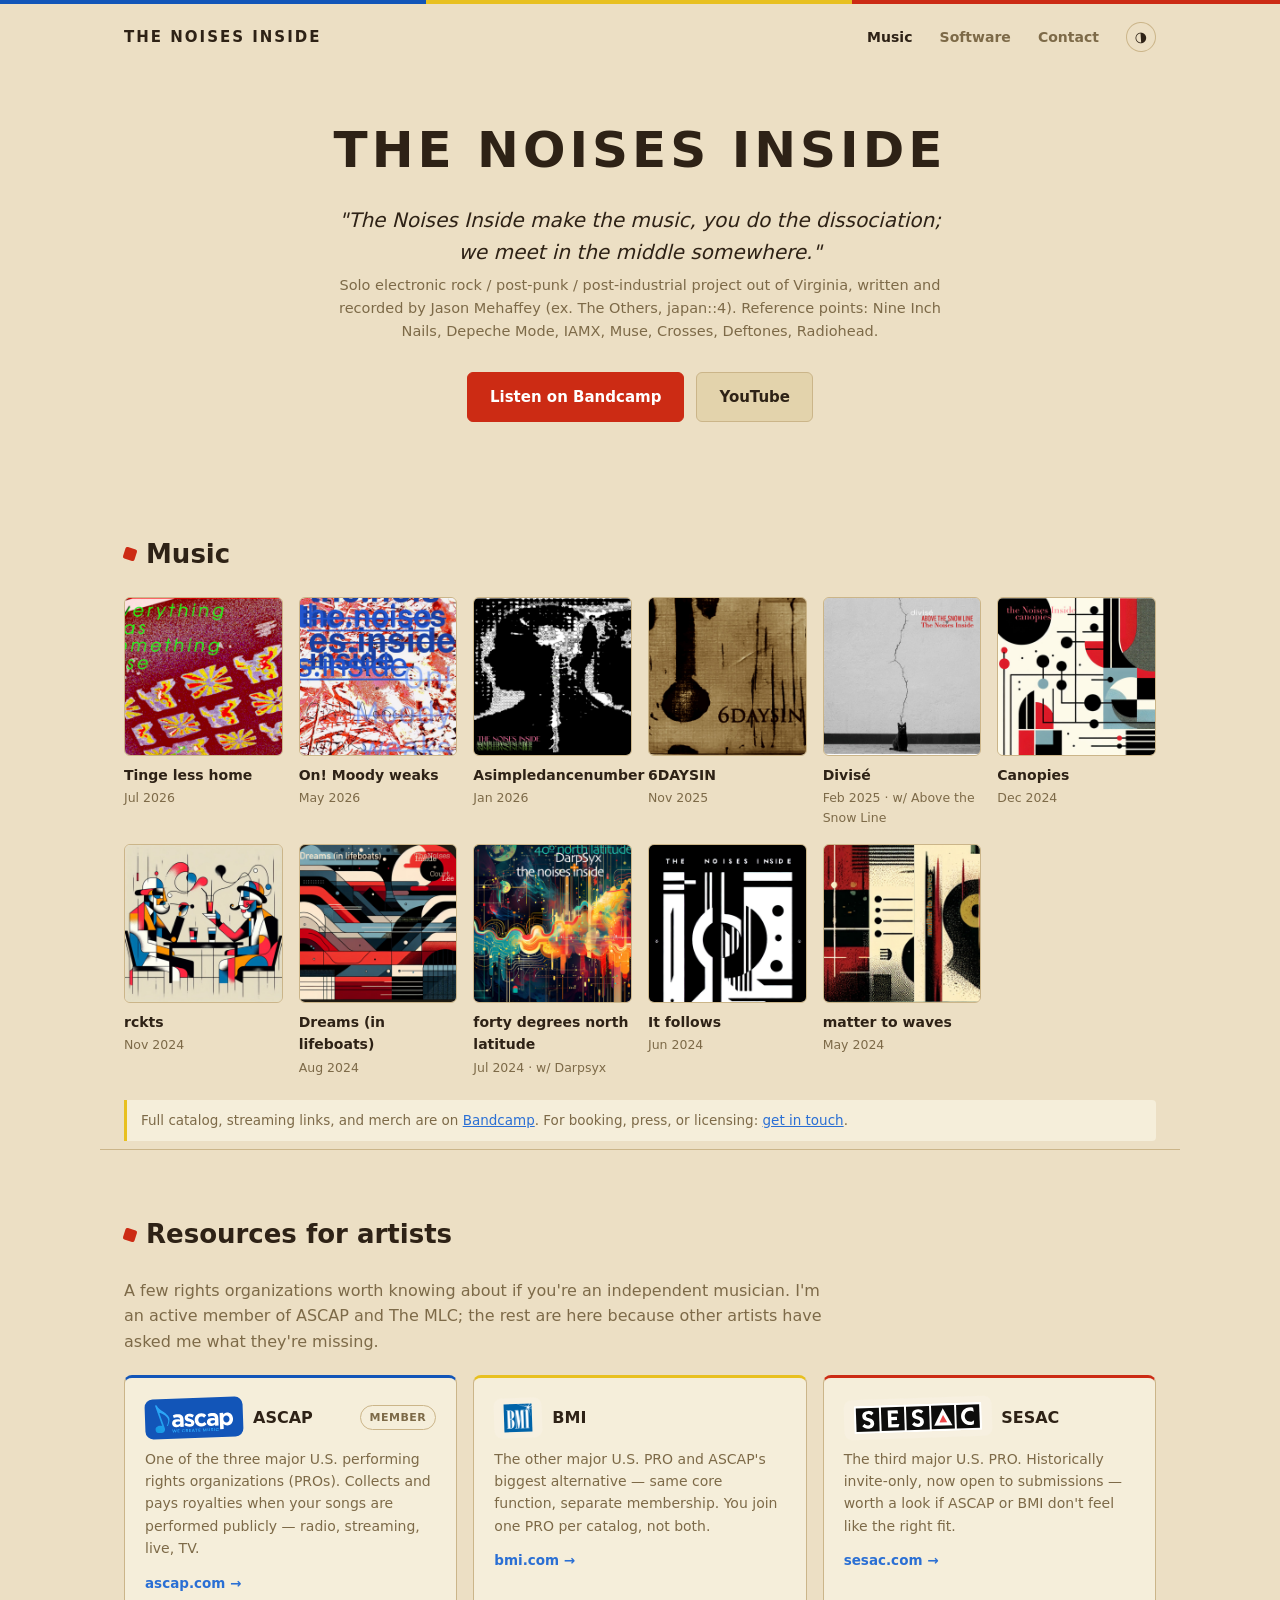
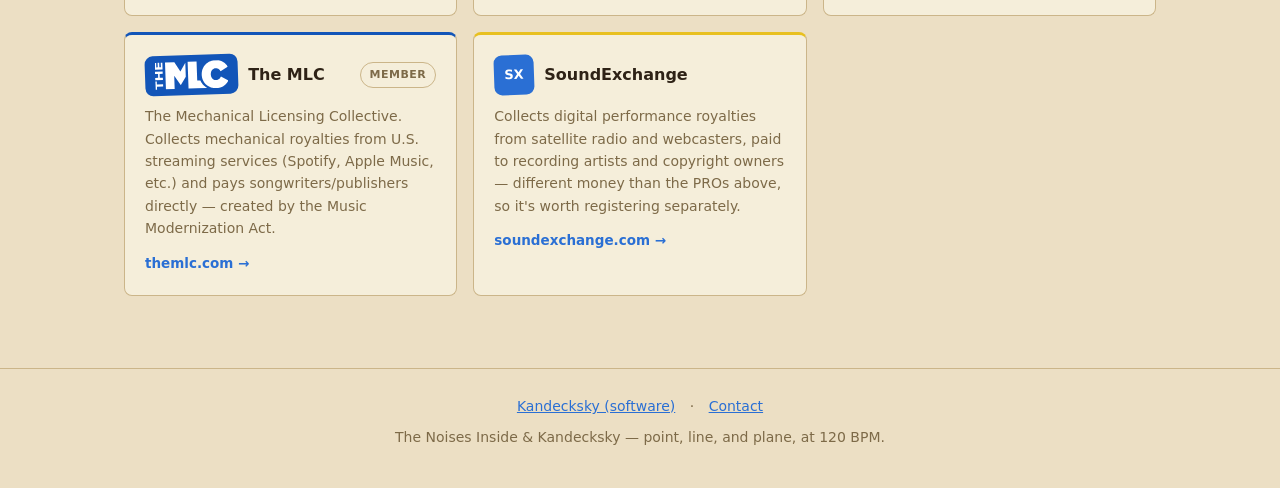
==== commit a191ad11: "Split into separate Music/Software/Contact pages with resource icons and tea-stain theme - Split sin" ====
--- a/index.html
+++ b/index.html
@@ -3,268 +3,31 @@
 <head>
   <meta charset="UTF-8">
   <meta name="viewport" content="width=device-width, initial-scale=1.0">
-  <title>The Noises Inside — music &amp; Kandecksky software</title>
+  <title>The Noises Inside — music</title>
   <meta name="description" content="The Noises Inside: solo electronic rock / post-punk / post-industrial project by Jason Mehaffey. Also home of Kandecksky, a live-performance clip launcher and granular instrument.">
   <link rel="icon" href="favicon.svg" type="image/svg+xml">
   <link rel="icon" href="favicon-32.png" sizes="32x32" type="image/png">
   <link rel="apple-touch-icon" href="apple-touch-icon.png">
-  <style>
-    :root {
-      --bg:      #0d0d0d;
-      --bg2:     #161616;
-      --bg3:     #1f1f1f;
-      --border:  #2e2e2e;
-      --text:    #e4e2dc;
-      --muted:   #8f8d86;
-      --k-blue:   #1255b8;
-      --k-yellow: #e8c020;
-      --k-red:    #cc2b14;
-      --accent:   #2a6fd4;
-      --tni-accent: #cc2b14;
-    }
-    * { box-sizing: border-box; margin: 0; padding: 0; }
-    html { scroll-behavior: smooth; }
-    body {
-      font-family: system-ui, -apple-system, "Segoe UI", sans-serif;
-      background: var(--bg);
-      color: var(--text);
-      line-height: 1.6;
-    }
-    a { color: var(--accent); }
-
-    .tri-stripe {
-      height: 4px;
-      background: linear-gradient(to right,
-        var(--k-blue) 0%, var(--k-blue) 33.3%,
-        var(--k-yellow) 33.3%, var(--k-yellow) 66.6%,
-        var(--k-red) 66.6%, var(--k-red) 100%);
-    }
-
-    .topnav {
-      max-width: 1080px;
-      margin: 0 auto;
-      padding: 18px 24px;
-      display: flex;
-      align-items: center;
-      justify-content: space-between;
-      flex-wrap: wrap;
-      gap: 12px;
-    }
-    .topnav .brand {
-      font-weight: 800;
-      letter-spacing: 2px;
-      text-transform: uppercase;
-      font-size: 15px;
-      color: var(--text);
-      text-decoration: none;
-    }
-    .topnav .links a {
-      color: var(--muted);
-      text-decoration: none;
-      font-size: 14px;
-      font-weight: 600;
-      margin-left: 22px;
-    }
-    .topnav .links a:hover { color: var(--text); }
-
-    header {
-      max-width: 1080px;
-      margin: 0 auto;
-      padding: 40px 24px 56px;
-      text-align: center;
-    }
-    header.band-hero h1 {
-      font-size: clamp(30px, 6vw, 50px);
-      font-weight: 900;
-      letter-spacing: 4px;
-      text-transform: uppercase;
-      color: var(--text);
-    }
-    .band-hero .tagline {
-      font-size: clamp(16px, 2.2vw, 20px);
-      color: var(--text);
-      max-width: 620px;
-      margin: 14px auto 6px;
-      font-style: italic;
-    }
-    .band-hero .sub {
-      color: var(--muted);
-      max-width: 640px;
-      margin: 0 auto 28px;
-      font-size: 14.5px;
-    }
-    .cta-row {
-      display: flex;
-      gap: 12px;
-      justify-content: center;
-      flex-wrap: wrap;
-    }
-    .btn {
-      display: inline-block;
-      padding: 12px 22px;
-      border-radius: 6px;
-      font-weight: 700;
-      font-size: 15px;
-      text-decoration: none;
-      border: 1px solid var(--border);
-    }
-    .btn.primary { background: var(--accent); color: #fff; border-color: var(--accent); }
-    .btn.primary:hover { background: #3a7fe4; }
-    .btn.ghost { background: var(--bg3); color: var(--text); }
-    .btn.ghost:hover { border-color: var(--accent); }
-    .btn.tni { background: var(--tni-accent); color: #fff; border-color: var(--tni-accent); }
-    .btn.tni:hover { background: #e0341a; }
-
-    .logo-row {
-      display: flex;
-      align-items: center;
-      justify-content: center;
-      gap: 18px;
-      margin-bottom: 14px;
-    }
-    header.k-hero h1 {
-      font-size: clamp(30px, 5.4vw, 46px);
-      font-weight: 900;
-      letter-spacing: 8px;
-      text-transform: uppercase;
-      background: linear-gradient(135deg,
-        var(--k-blue) 0%, var(--k-blue) 33%,
-        var(--k-yellow) 33%, var(--k-yellow) 66%,
-        var(--k-red) 66%, var(--k-red) 100%);
-      -webkit-background-clip: text;
-      background-clip: text;
-      -webkit-text-fill-color: transparent;
-      color: transparent;
-    }
-
-    .shot {
-      max-width: 1080px;
-      margin: 36px auto 0;
-      padding: 0 24px;
-    }
-    .shot img {
-      width: 100%;
-      border: 1px solid var(--border);
-      border-radius: 8px;
-      display: block;
-    }
-    .shot figcaption {
-      color: var(--muted);
-      font-size: 13px;
-      text-align: center;
-      padding-top: 10px;
-    }
-
-    section {
-      max-width: 1080px;
-      margin: 0 auto;
-      padding: 56px 24px 8px;
-    }
-    section.divider {
-      border-top: 1px solid var(--border);
-      padding-top: 64px;
-    }
-    h2 {
-      font-size: 26px;
-      font-weight: 800;
-      margin-bottom: 22px;
-    }
-    .features {
-      display: grid;
-      grid-template-columns: repeat(auto-fit, minmax(300px, 1fr));
-      gap: 16px;
-    }
-    .card {
-      background: var(--bg2);
-      border: 1px solid var(--border);
-      border-radius: 8px;
-      padding: 20px;
-      border-top: 3px solid var(--k-blue);
-    }
-    .card:nth-child(3n+2) { border-top-color: var(--k-yellow); }
-    .card:nth-child(3n)   { border-top-color: var(--k-red); }
-    .card h3 { font-size: 16px; margin-bottom: 8px; }
-    .card p { color: var(--muted); font-size: 14px; }
-
-    .discog {
-      display: grid;
-      grid-template-columns: repeat(auto-fit, minmax(220px, 1fr));
-      gap: 10px;
-      margin-top: 8px;
-    }
-    .discog a {
-      display: block;
-      background: var(--bg2);
-      border: 1px solid var(--border);
-      border-left: 3px solid var(--tni-accent);
-      border-radius: 6px;
-      padding: 12px 14px;
-      color: var(--text);
-      text-decoration: none;
-      font-size: 14.5px;
-      font-weight: 600;
-    }
-    .discog a:hover { border-color: var(--tni-accent); background: var(--bg3); }
-    .discog .year { color: var(--muted); font-weight: 400; font-size: 13px; }
-
-    .dl-grid {
-      display: grid;
-      grid-template-columns: repeat(auto-fit, minmax(260px, 1fr));
-      gap: 16px;
-    }
-    .dl {
-      background: var(--bg2);
-      border: 1px solid var(--border);
-      border-radius: 8px;
-      padding: 22px;
-      text-align: center;
-    }
-    .dl h3 { font-size: 17px; margin-bottom: 4px; }
-    .dl .arch { color: var(--muted); font-size: 12.5px; margin-bottom: 14px; }
-    .dl .btn { width: 100%; }
-    .dl .alt { display: block; margin-top: 10px; font-size: 13px; }
-    .dl-note {
-      color: var(--muted);
-      font-size: 13.5px;
-      margin-top: 18px;
-      border-left: 3px solid var(--k-yellow);
-      background: var(--bg2);
-      padding: 10px 14px;
-      border-radius: 0 4px 4px 0;
-    }
-    #release-line { color: var(--muted); font-size: 13.5px; margin-bottom: 18px; }
-    .dl .price {
-      font-size: 22px;
-      font-weight: 700;
-      color: var(--text);
-      margin-bottom: 12px;
-    }
-    .btn.disabled {
-      opacity: 0.55;
-      pointer-events: none;
-    }
-
-    footer {
-      margin-top: 64px;
-      border-top: 1px solid var(--border);
-      padding: 26px 24px 40px;
-      text-align: center;
-      color: var(--muted);
-      font-size: 14px;
-    }
-    footer a { margin: 0 10px; }
-  </style>
+  <link rel="stylesheet" href="assets/site.css">
+  <script>
+    (function () {
+      var saved = localStorage.getItem('theme');
+      var theme = saved || (matchMedia('(prefers-color-scheme: light)').matches ? 'light' : 'dark');
+      document.documentElement.setAttribute('data-theme', theme);
+    })();
+  </script>
 </head>
 <body>
 
 <div class="tri-stripe"></div>
 
 <nav class="topnav">
-  <a class="brand" href="#home">The Noises Inside</a>
+  <a class="brand" href="index.html">The Noises Inside</a>
   <div class="links">
-    <a href="#music">Music</a>
-    <a href="#kandecksky">Software</a>
-    <a href="mailto:jason@thenoisesinside.com">Contact</a>
+    <a href="index.html" aria-current="page">Music</a>
+    <a href="kandecksky.html">Software</a>
+    <a href="contact.html">Contact</a>
+    <button class="theme-toggle" id="themeToggle" type="button" aria-label="Toggle light/dark theme">◐</button>
   </div>
 </nav>
 
@@ -283,209 +46,129 @@
 <section id="music">
   <h2>Music</h2>
   <div class="discog">
-    <a href="https://abovethesnowline.bandcamp.com/album/divis-ep" target="_blank" rel="noopener">Divisé <span class="year">EP, 2025 · w/ Above the Snow Line</span></a>
-    <a href="https://thenoisesinside.bandcamp.com/album/it-follows" target="_blank" rel="noopener">It follows</a>
-    <a href="https://thenoisesinside.bandcamp.com/album/6daysin" target="_blank" rel="noopener">6DAYSIN</a>
-    <a href="https://thenoisesinside.bandcamp.com/album/matter-to-waves" target="_blank" rel="noopener">matter to waves</a>
-    <a href="https://thenoisesinside.bandcamp.com/album/tinge-less-home" target="_blank" rel="noopener">Tinge less home</a>
-    <a href="https://thenoisesinside.bandcamp.com/album/on-moody-weaks" target="_blank" rel="noopener">On! Moody weaks</a>
-    <a href="https://thenoisesinside.bandcamp.com/track/canopies" target="_blank" rel="noopener">Canopies</a>
-    <a href="https://thenoisesinside.bandcamp.com/track/rckts" target="_blank" rel="noopener">rckts</a>
-    <a href="https://thenoisesinside.bandcamp.com/track/dreams-in-lifeboats" target="_blank" rel="noopener">Dreams (in lifeboats)</a>
-    <a href="https://thenoisesinside.bandcamp.com/track/forty-degrees-north-latitude" target="_blank" rel="noopener">forty degrees north latitude <span class="year">w/ Darpsyx</span></a>
-    <a href="https://thenoisesinside.bandcamp.com/track/asimpledancenumber" target="_blank" rel="noopener">Asimpledancenumber</a>
+    <a href="https://thenoisesinside.bandcamp.com/album/tinge-less-home" target="_blank" rel="noopener">
+      <img class="art" src="assets/discog/tinge-less-home.jpg" alt="Tinge less home cover art" loading="lazy">
+      <span class="title">Tinge less home</span><span class="year">Jul 2026</span>
+    </a>
+    <a href="https://thenoisesinside.bandcamp.com/album/on-moody-weaks" target="_blank" rel="noopener">
+      <img class="art" src="assets/discog/on-moody-weaks.jpg" alt="On! Moody weaks cover art" loading="lazy">
+      <span class="title">On! Moody weaks</span><span class="year">May 2026</span>
+    </a>
+    <a href="https://thenoisesinside.bandcamp.com/track/asimpledancenumber" target="_blank" rel="noopener">
+      <img class="art" src="assets/discog/asimpledancenumber.jpg" alt="Asimpledancenumber cover art" loading="lazy">
+      <span class="title">Asimpledancenumber</span><span class="year">Jan 2026</span>
+    </a>
+    <a href="https://thenoisesinside.bandcamp.com/album/6daysin" target="_blank" rel="noopener">
+      <img class="art" src="assets/discog/6daysin.jpg" alt="6DAYSIN cover art" loading="lazy">
+      <span class="title">6DAYSIN</span><span class="year">Nov 2025</span>
+    </a>
+    <a href="https://abovethesnowline.bandcamp.com/album/divis-ep" target="_blank" rel="noopener">
+      <img class="art" src="assets/discog/divise.jpg" alt="Divisé cover art" loading="lazy">
+      <span class="title">Divisé</span><span class="year">Feb 2025 · w/ Above the Snow Line</span>
+    </a>
+    <a href="https://thenoisesinside.bandcamp.com/track/canopies" target="_blank" rel="noopener">
+      <img class="art" src="assets/discog/canopies.jpg" alt="Canopies cover art" loading="lazy">
+      <span class="title">Canopies</span><span class="year">Dec 2024</span>
+    </a>
+    <a href="https://thenoisesinside.bandcamp.com/track/rckts" target="_blank" rel="noopener">
+      <img class="art" src="assets/discog/rckts.jpg" alt="rckts cover art" loading="lazy">
+      <span class="title">rckts</span><span class="year">Nov 2024</span>
+    </a>
+    <a href="https://thenoisesinside.bandcamp.com/track/dreams-in-lifeboats" target="_blank" rel="noopener">
+      <img class="art" src="assets/discog/dreams-in-lifeboats.jpg" alt="Dreams (in lifeboats) cover art" loading="lazy">
+      <span class="title">Dreams (in lifeboats)</span><span class="year">Aug 2024</span>
+    </a>
+    <a href="https://thenoisesinside.bandcamp.com/track/forty-degrees-north-latitude" target="_blank" rel="noopener">
+      <img class="art" src="assets/discog/forty-degrees-north-latitude.jpg" alt="forty degrees north latitude cover art" loading="lazy">
+      <span class="title">forty degrees north latitude</span><span class="year">Jul 2024 · w/ Darpsyx</span>
+    </a>
+    <a href="https://thenoisesinside.bandcamp.com/album/it-follows" target="_blank" rel="noopener">
+      <img class="art" src="assets/discog/it-follows.jpg" alt="It follows cover art" loading="lazy">
+      <span class="title">It follows</span><span class="year">Jun 2024</span>
+    </a>
+    <a href="https://thenoisesinside.bandcamp.com/album/matter-to-waves" target="_blank" rel="noopener">
+      <img class="art" src="assets/discog/matter-to-waves.jpg" alt="matter to waves cover art" loading="lazy">
+      <span class="title">matter to waves</span><span class="year">May 2024</span>
+    </a>
   </div>
   <p class="dl-note" style="margin-top:22px">
     Full catalog, streaming links, and merch are on
     <a href="https://thenoisesinside.bandcamp.com" target="_blank" rel="noopener">Bandcamp</a>.
-    For booking, press, or licensing: <a href="mailto:jason@thenoisesinside.com">jason@thenoisesinside.com</a>.
+    For booking, press, or licensing: <a href="contact.html">get in touch</a>.
   </p>
 </section>
 
-<section class="divider" id="kandecksky">
-  <header class="k-hero">
-    <div class="logo-row">
-      <svg width="40" height="40" viewBox="0 0 28 28" aria-hidden="true">
-        <circle cx="14" cy="14" r="12" fill="none" stroke="#1255b8" stroke-width="2.5"/>
-        <circle cx="14" cy="14" r="7"  fill="none" stroke="#e8c020" stroke-width="2.5"/>
-        <circle cx="14" cy="14" r="2.5" fill="#cc2b14"/>
-      </svg>
-      <h1>Kandecksky</h1>
-      <svg width="40" height="40" viewBox="0 0 28 28" aria-hidden="true">
-        <circle cx="14" cy="14" r="12" fill="none" stroke="#cc2b14" stroke-width="2.5"/>
-        <circle cx="14" cy="14" r="7"  fill="none" stroke="#1255b8" stroke-width="2.5"/>
-        <circle cx="14" cy="14" r="2.5" fill="#e8c020"/>
-      </svg>
+<section class="divider" id="resources">
+  <h2>Resources for artists</h2>
+  <p style="max-width:720px; color:var(--muted); margin-bottom:20px">
+    A few rights organizations worth knowing about if you're an independent
+    musician. I'm an active member of ASCAP and The MLC; the rest are here
+    because other artists have asked me what they're missing.
+  </p>
+  <div class="features">
+    <div class="card resource-card">
+      <div class="icon-row">
+        <div class="resource-logo" style="background:var(--k-blue)"><img src="assets/resources/ascap.svg" alt="ASCAP logo"></div>
+        <h3 style="margin:0">ASCAP</h3>
+        <span class="member-tag">Member</span>
+      </div>
+      <p>One of the three major U.S. performing rights organizations (PROs).
+      Collects and pays royalties when your songs are performed publicly —
+      radio, streaming, live, TV.</p>
+      <a href="https://www.ascap.com/" target="_blank" rel="noopener">ascap.com →</a>
     </div>
-    <p class="tagline">A live-performance clip launcher and granular instrument,
-      with a Rust-native audio engine.</p>
-    <p class="sub">For macOS, Linux, and Windows. Works with any MIDI grid
-      controller, or just the mouse and keyboard. Built by the same person who
-      makes the music above.</p>
-    <div class="cta-row">
-      <a class="btn primary" href="#downloads">Get Kandecksky</a>
-      <a class="btn ghost" href="guide/">User Guide</a>
+    <div class="card resource-card">
+      <div class="icon-row">
+        <div class="resource-logo" style="background:#f7f0e0"><img src="assets/resources/bmi.png" alt="BMI logo"></div>
+        <h3 style="margin:0">BMI</h3>
+      </div>
+      <p>The other major U.S. PRO and ASCAP's biggest alternative — same core
+      function, separate membership. You join one PRO per catalog, not both.</p>
+      <a href="https://www.bmi.com/" target="_blank" rel="noopener">bmi.com →</a>
     </div>
-    <figure class="shot">
-      <img src="assets/screenshot.png" alt="Kandecksky main window: transport bar, granular track, clip grid, and mixer" width="1440" />
-      <figcaption>The Plantilpunkt granular track, clip grid, and per-track mixer.</figcaption>
-    </figure>
-  </header>
-</section>
-
-<section id="features">
-  <h2>What it does</h2>
-  <div class="features">
-    <div class="card">
-      <h3>Clip grid, quantized</h3>
-      <p>Click a cell and it fires on the beat: instant, ½ bar, or up to
-      4 bars. Scene launch fires a whole row. You can hot-swap a file onto a
-      playing cell, chain clips with follow actions, and there are stutter
-      and slip gestures on the pads.</p>
+    <div class="card resource-card">
+      <div class="icon-row">
+        <div class="resource-logo" style="background:#f7f0e0"><img src="assets/resources/sesac.svg" alt="SESAC logo"></div>
+        <h3 style="margin:0">SESAC</h3>
+      </div>
+      <p>The third major U.S. PRO. Historically invite-only, now open to
+      submissions — worth a look if ASCAP or BMI don't feel like the right
+      fit.</p>
+      <a href="https://www.sesac.com/" target="_blank" rel="noopener">sesac.com →</a>
     </div>
-    <div class="card">
-      <h3>Granular instrument</h3>
-      <p>Drop a sample on the dedicated granular track and it plays back as a
-      cloud of tiny grains. Freeze the spectrum, scan through the file in
-      time with the tempo, scatter the pitch. It never clicks, and every
-      knob takes MIDI Learn.</p>
+    <div class="card resource-card">
+      <div class="icon-row">
+        <div class="resource-logo" style="background:var(--k-blue)"><img src="assets/resources/mlc.svg" alt="The MLC logo"></div>
+        <h3 style="margin:0">The MLC</h3>
+        <span class="member-tag">Member</span>
+      </div>
+      <p>The Mechanical Licensing Collective. Collects mechanical royalties
+      from U.S. streaming services (Spotify, Apple Music, etc.) and pays
+      songwriters/publishers directly — created by the Music Modernization Act.</p>
+      <a href="https://www.themlc.com/" target="_blank" rel="noopener">themlc.com →</a>
     </div>
-    <div class="card">
-      <h3>Rust-native audio engine</h3>
-      <p>Audio never touches the browser layer. Playback, time-stretching
-      (WSOLA, pitch-preserving), per-track EQ, compression, delay, reverb,
-      and a brickwall limiter all run in a native engine with its own
-      low-latency device stream.</p>
-    </div>
-    <div class="card">
-      <h3>Generative sequencing</h3>
-      <p>Euclidean rhythms, Markov chains, a step sequencer, call &amp;
-      response, pattern mutation, cellular automata. Switch it on and the
-      grid keeps itself busy while you mix.</p>
-    </div>
-    <div class="card">
-      <h3>Any controller</h3>
-      <p>Ships with profiles for the Akai APC20 and generic pad grids. Beyond
-      that, MIDI Learn covers every control in the app (35 targets), so odd
-      hardware is fine too. If your pads have LEDs, they follow clip
-      state.</p>
-    </div>
-    <div class="card">
-      <h3>Plays well with others</h3>
-      <p>Ableton Link for peer-to-peer tempo sync, MIDI Clock in and out, and
-      OSC tempo/transport with your DAW. Per-track multichannel direct outs
-      let you record stems rather than a stereo bounce.</p>
+    <div class="card resource-card">
+      <div class="icon-row">
+        <div class="resource-logo" style="background:var(--accent); color:#fff; font-weight:800; font-size:13px">SX</div>
+        <h3 style="margin:0">SoundExchange</h3>
+      </div>
+      <p>Collects digital performance royalties from satellite radio and
+      webcasters, paid to recording artists and copyright owners — different
+      money than the PROs above, so it's worth registering separately.</p>
+      <a href="https://www.soundexchange.com/" target="_blank" rel="noopener">soundexchange.com →</a>
     </div>
   </div>
 </section>
 
-<section id="why">
-  <h2>Why this exists</h2>
-  <p style="max-width:720px">
-    I built Kandecksky because I didn't want to hassle with a full DAW just to
-    play loops live. It started as the smallest thing that could launch clips
-    on the beat, and then it kept growing until it was an instrument in its
-    own right. Now it feeds the DAW too: I perform in Kandecksky and record
-    the stems back into a session.
-  </p>
-  <p style="color:var(--muted); margin-top:10px">— Jason, who made this</p>
-</section>
-
-<section id="downloads">
-  <h2>Get Kandecksky</h2>
-  <p id="release-line">One purchase covers all three platforms.</p>
-  <div class="dl-grid">
-    <div class="dl">
-      <h3>macOS</h3>
-      <div class="arch">Apple silicon (arm64) · macOS 10.12+</div>
-      <div class="price" data-price>—</div>
-      <a class="btn primary" data-buy>Buy</a>
-      <a class="alt" data-owned>Already bought? Downloads</a>
-    </div>
-    <div class="dl">
-      <h3>Linux</h3>
-      <div class="arch">x86_64 · AppImage or Debian package</div>
-      <div class="price" data-price>—</div>
-      <a class="btn primary" data-buy>Buy</a>
-      <a class="alt" data-owned>Already bought? Downloads</a>
-    </div>
-    <div class="dl">
-      <h3>Windows</h3>
-      <div class="arch">x64 installer</div>
-      <div class="price" data-price>—</div>
-      <a class="btn primary" data-buy>Buy</a>
-      <a class="alt" data-owned>Already bought? Downloads</a>
-    </div>
-  </div>
-  <p class="dl-note">
-    <strong>macOS:</strong> builds are not yet notarized — the first launch
-    needs right-click&nbsp;→&nbsp;Open. <strong>MIDI note-out on Windows</strong>
-    additionally needs <a href="https://www.tobias-erichsen.de/software/loopmidi.html">loopMIDI</a>
-    for virtual ports. Details in the <a href="guide/">user guide</a>.
-  </p>
-</section>
-
 <footer>
   <div>
-    <a href="#music">Music</a> ·
-    <a href="guide/">User Guide</a> ·
-    <a href="mailto:jason@thenoisesinside.com">Contact</a>
+    <a href="kandecksky.html">Kandecksky (software)</a> ·
+    <a href="contact.html">Contact</a>
   </div>
   <div style="margin-top:8px">The Noises Inside &amp; Kandecksky — point, line, and plane, at 120 BPM.</div>
 </footer>
 
-<script>
-// ---------------------------------------------------------------------------
-// Store configuration. Leave `checkout` null to keep the page in its
-// pre-launch state.
-// ---------------------------------------------------------------------------
-const STORE = {
-  checkout: null,
-  library:  null,
-  price:    '$39',
-};
-
-(() => {
-  const set = (sel, fn) => document.querySelectorAll(sel).forEach(fn);
-
-  set('[data-price]', el => { el.textContent = STORE.price; });
-
-  if (STORE.checkout) {
-    set('[data-buy]', el => { el.href = STORE.checkout; });
-  } else {
-    set('[data-buy]', el => {
-      el.classList.add('disabled');
-      el.textContent = 'Coming soon';
-      el.removeAttribute('href');
-    });
-    set('[data-price]', el => { el.textContent = ''; });
-  }
-
-  if (STORE.library) {
-    set('[data-owned]', el => { el.href = STORE.library; });
-  } else {
-    set('[data-owned]', el => el.remove());
-  }
-})();
-
-// Version line. The private build repo publishes release.json here on each
-// tagged release, so this stays current without touching the page.
-(async () => {
-  const line = document.getElementById('release-line');
-  try {
-    const r = await fetch('release.json', { cache: 'no-cache' });
-    if (!r.ok) throw new Error(r.status);
-    const rel = await r.json();
-    // Parse as a local date: bare 'YYYY-MM-DD' is treated as UTC midnight,
-    // which renders a day early for anyone west of Greenwich.
-    const when = new Date(rel.date + 'T00:00:00').toLocaleDateString();
-    line.textContent =
-      `Current version: ${rel.version} — ${when}. One purchase covers all three platforms.`;
-  } catch (_) {
-    // Keep the static copy already in the markup.
-  }
-})();
-</script>
+<script src="assets/site.js"></script>
 
 </body>
 </html>
--- a/assets/site.css
+++ b/assets/site.css
@@ -0,0 +1,364 @@
+:root {
+  /* dark tea-stain: the inverse of the light theme's parchment below —
+     dark's --bg2 tone doubles as light's --text, and vice versa */
+  --bg:      #1b140d;
+  --bg2:     #241b12;
+  --bg3:     #2e2216;
+  --border:  #40311f;
+  --text:    #ecdfc4;
+  --muted:   #a4906a;
+  --k-blue:   #1255b8;
+  --k-yellow: #e8c020;
+  --k-red:    #cc2b14;
+  --accent:   #2a6fd4;
+  --tni-accent: #cc2b14;
+}
+:root[data-theme="light"] {
+  /* aged-parchment / tea-stained paper */
+  --bg:      #ecdfc4;
+  --bg2:     #f5eeda;
+  --bg3:     #e3d3ac;
+  --border:  #cbb589;
+  --text:    #2e2216;
+  --muted:   #7d6a48;
+}
+* { box-sizing: border-box; margin: 0; padding: 0; }
+html { scroll-behavior: smooth; }
+body {
+  font-family: system-ui, -apple-system, "Segoe UI", sans-serif;
+  background: var(--bg);
+  color: var(--text);
+  line-height: 1.6;
+  transition: background-color .2s ease, color .2s ease;
+}
+a { color: var(--accent); }
+
+/* subtle dada-collage touches: a tilted little mark before each heading */
+h2 {
+  display: flex;
+  align-items: center;
+  gap: 10px;
+}
+h2::before {
+  content: '';
+  width: 12px;
+  height: 12px;
+  background: var(--tni-accent);
+  border-radius: 2px;
+  transform: rotate(18deg);
+  flex-shrink: 0;
+}
+#features h2::before, #why h2::before, #downloads h2::before {
+  background: var(--k-blue);
+  border-radius: 50%;
+  transform: rotate(-12deg);
+}
+.card, .discog .art {
+  transition: transform .15s ease, border-color .15s ease;
+}
+.card:hover { transform: rotate(-0.6deg) translateY(-2px); }
+.discog a:hover .art { transform: rotate(-1.4deg); }
+
+.theme-toggle {
+  background: none;
+  border: 1px solid var(--border);
+  border-radius: 999px;
+  width: 30px;
+  height: 30px;
+  display: inline-flex;
+  align-items: center;
+  justify-content: center;
+  color: var(--text);
+  cursor: pointer;
+  font-size: 14px;
+  margin-left: 22px;
+  transform: rotate(-4deg);
+}
+.theme-toggle:hover { border-color: var(--tni-accent); }
+
+.tri-stripe {
+  height: 4px;
+  background: linear-gradient(to right,
+    var(--k-blue) 0%, var(--k-blue) 33.3%,
+    var(--k-yellow) 33.3%, var(--k-yellow) 66.6%,
+    var(--k-red) 66.6%, var(--k-red) 100%);
+}
+
+.topnav {
+  max-width: 1080px;
+  margin: 0 auto;
+  padding: 18px 24px;
+  display: flex;
+  align-items: center;
+  justify-content: space-between;
+  flex-wrap: wrap;
+  gap: 12px;
+}
+.topnav .brand {
+  font-weight: 800;
+  letter-spacing: 2px;
+  text-transform: uppercase;
+  font-size: 15px;
+  color: var(--text);
+  text-decoration: none;
+}
+.topnav .links a {
+  color: var(--muted);
+  text-decoration: none;
+  font-size: 14px;
+  font-weight: 600;
+  margin-left: 22px;
+}
+.topnav .links a:hover, .topnav .links a[aria-current="page"] { color: var(--text); }
+
+header {
+  max-width: 1080px;
+  margin: 0 auto;
+  padding: 40px 24px 56px;
+  text-align: center;
+}
+header.band-hero h1 {
+  font-size: clamp(30px, 6vw, 50px);
+  font-weight: 900;
+  letter-spacing: 4px;
+  text-transform: uppercase;
+  color: var(--text);
+}
+.band-hero .tagline, .k-hero .tagline {
+  font-size: clamp(16px, 2.2vw, 20px);
+  color: var(--text);
+  max-width: 620px;
+  margin: 14px auto 6px;
+  font-style: italic;
+}
+.band-hero .sub, .k-hero .sub {
+  color: var(--muted);
+  max-width: 640px;
+  margin: 0 auto 28px;
+  font-size: 14.5px;
+}
+.cta-row {
+  display: flex;
+  gap: 12px;
+  justify-content: center;
+  flex-wrap: wrap;
+}
+.btn {
+  display: inline-block;
+  padding: 12px 22px;
+  border-radius: 6px;
+  font-weight: 700;
+  font-size: 15px;
+  text-decoration: none;
+  border: 1px solid var(--border);
+}
+.btn.primary { background: var(--accent); color: #fff; border-color: var(--accent); }
+.btn.primary:hover { background: #3a7fe4; }
+.btn.ghost { background: var(--bg3); color: var(--text); }
+.btn.ghost:hover { border-color: var(--accent); }
+.btn.tni { background: var(--tni-accent); color: #fff; border-color: var(--tni-accent); }
+.btn.tni:hover { background: #e0341a; }
+
+.logo-row {
+  display: flex;
+  align-items: center;
+  justify-content: center;
+  gap: 18px;
+  margin-bottom: 14px;
+}
+header.k-hero h1 {
+  font-size: clamp(30px, 5.4vw, 46px);
+  font-weight: 900;
+  letter-spacing: 8px;
+  text-transform: uppercase;
+  background: linear-gradient(135deg,
+    var(--k-blue) 0%, var(--k-blue) 33%,
+    var(--k-yellow) 33%, var(--k-yellow) 66%,
+    var(--k-red) 66%, var(--k-red) 100%);
+  -webkit-background-clip: text;
+  background-clip: text;
+  -webkit-text-fill-color: transparent;
+  color: transparent;
+}
+
+.shot {
+  max-width: 1080px;
+  margin: 36px auto 0;
+  padding: 0 24px;
+}
+.shot img {
+  width: 100%;
+  border: 1px solid var(--border);
+  border-radius: 8px;
+  display: block;
+}
+.shot figcaption {
+  color: var(--muted);
+  font-size: 13px;
+  text-align: center;
+  padding-top: 10px;
+}
+
+section {
+  max-width: 1080px;
+  margin: 0 auto;
+  padding: 56px 24px 8px;
+}
+section.divider {
+  border-top: 1px solid var(--border);
+  padding-top: 64px;
+}
+h2 {
+  font-size: 26px;
+  font-weight: 800;
+  margin-bottom: 22px;
+}
+.features {
+  display: grid;
+  grid-template-columns: repeat(auto-fit, minmax(300px, 1fr));
+  gap: 16px;
+}
+.card {
+  background: var(--bg2);
+  border: 1px solid var(--border);
+  border-radius: 8px;
+  padding: 20px;
+  border-top: 3px solid var(--k-blue);
+}
+.card:nth-child(3n+2) { border-top-color: var(--k-yellow); }
+.card:nth-child(3n)   { border-top-color: var(--k-red); }
+.card h3 { font-size: 16px; margin-bottom: 8px; }
+.card p { color: var(--muted); font-size: 14px; }
+
+.icon-badge {
+  width: 46px;
+  height: 46px;
+  border-radius: 50%;
+  border: 1px solid var(--border);
+  background: var(--bg3);
+  display: flex;
+  align-items: center;
+  justify-content: center;
+  color: var(--text);
+  text-decoration: none;
+  font-weight: 800;
+  font-size: 14px;
+  transition: transform .15s ease, border-color .15s ease;
+  flex-shrink: 0;
+}
+.icon-badge:nth-child(2n) { transform: rotate(-4deg); }
+.icon-badge:nth-child(2n+1) { transform: rotate(3deg); }
+.icon-badge:hover { border-color: var(--tni-accent); transform: rotate(0deg) scale(1.06); }
+.icon-badge svg { width: 22px; height: 22px; fill: currentColor; }
+
+.resource-card { position: relative; }
+.resource-card .icon-row { display: flex; align-items: center; gap: 10px; margin-bottom: 10px; }
+.resource-logo {
+  height: 40px;
+  min-width: 40px;
+  padding: 6px 10px;
+  border-radius: 8px;
+  display: inline-flex;
+  align-items: center;
+  justify-content: center;
+  flex-shrink: 0;
+  transform: rotate(-2deg);
+}
+.resource-logo img { height: 100%; width: auto; display: block; }
+.resource-card .member-tag {
+  margin-left: auto;
+  flex-shrink: 0;
+  font-size: 11px;
+  font-weight: 700;
+  text-transform: uppercase;
+  letter-spacing: 0.5px;
+  color: var(--muted);
+  border: 1px solid var(--border);
+  border-radius: 999px;
+  padding: 3px 9px;
+}
+.resource-card p { margin-bottom: 10px; }
+.resource-card a { font-size: 13.5px; font-weight: 600; text-decoration: none; }
+
+.discog {
+  display: grid;
+  grid-template-columns: repeat(auto-fit, minmax(150px, 1fr));
+  gap: 16px;
+  margin-top: 8px;
+}
+.discog a {
+  display: block;
+  color: var(--text);
+  text-decoration: none;
+}
+.discog .art {
+  width: 100%;
+  aspect-ratio: 1 / 1;
+  object-fit: cover;
+  border-radius: 6px;
+  border: 1px solid var(--border);
+  display: block;
+}
+.discog a:hover .art { border-color: var(--tni-accent); }
+.discog .title {
+  font-size: 14px;
+  font-weight: 600;
+  margin-top: 8px;
+  display: block;
+}
+.discog .year { color: var(--muted); font-weight: 400; font-size: 12.5px; display: block; margin-top: 2px; }
+
+.dl-grid {
+  display: grid;
+  grid-template-columns: repeat(auto-fit, minmax(260px, 1fr));
+  gap: 16px;
+}
+.dl {
+  background: var(--bg2);
+  border: 1px solid var(--border);
+  border-radius: 8px;
+  padding: 22px;
+  text-align: center;
+}
+.dl h3 { font-size: 17px; margin-bottom: 4px; }
+.dl .arch { color: var(--muted); font-size: 12.5px; margin-bottom: 14px; }
+.dl .btn { width: 100%; }
+.dl .alt { display: block; margin-top: 10px; font-size: 13px; }
+.dl-note code {
+  background: var(--bg3);
+  border: 1px solid var(--border);
+  border-radius: 4px;
+  padding: 1px 5px;
+  font-size: 12px;
+  word-break: break-all;
+}
+.dl-note {
+  color: var(--muted);
+  font-size: 13.5px;
+  margin-top: 18px;
+  border-left: 3px solid var(--k-yellow);
+  background: var(--bg2);
+  padding: 10px 14px;
+  border-radius: 0 4px 4px 0;
+}
+#release-line { color: var(--muted); font-size: 13.5px; margin-bottom: 18px; }
+.dl .price {
+  font-size: 22px;
+  font-weight: 700;
+  color: var(--text);
+  margin-bottom: 12px;
+}
+.btn.disabled {
+  opacity: 0.55;
+  pointer-events: none;
+}
+
+footer {
+  margin-top: 64px;
+  border-top: 1px solid var(--border);
+  padding: 26px 24px 40px;
+  text-align: center;
+  color: var(--muted);
+  font-size: 14px;
+}
+footer a { margin: 0 10px; }
